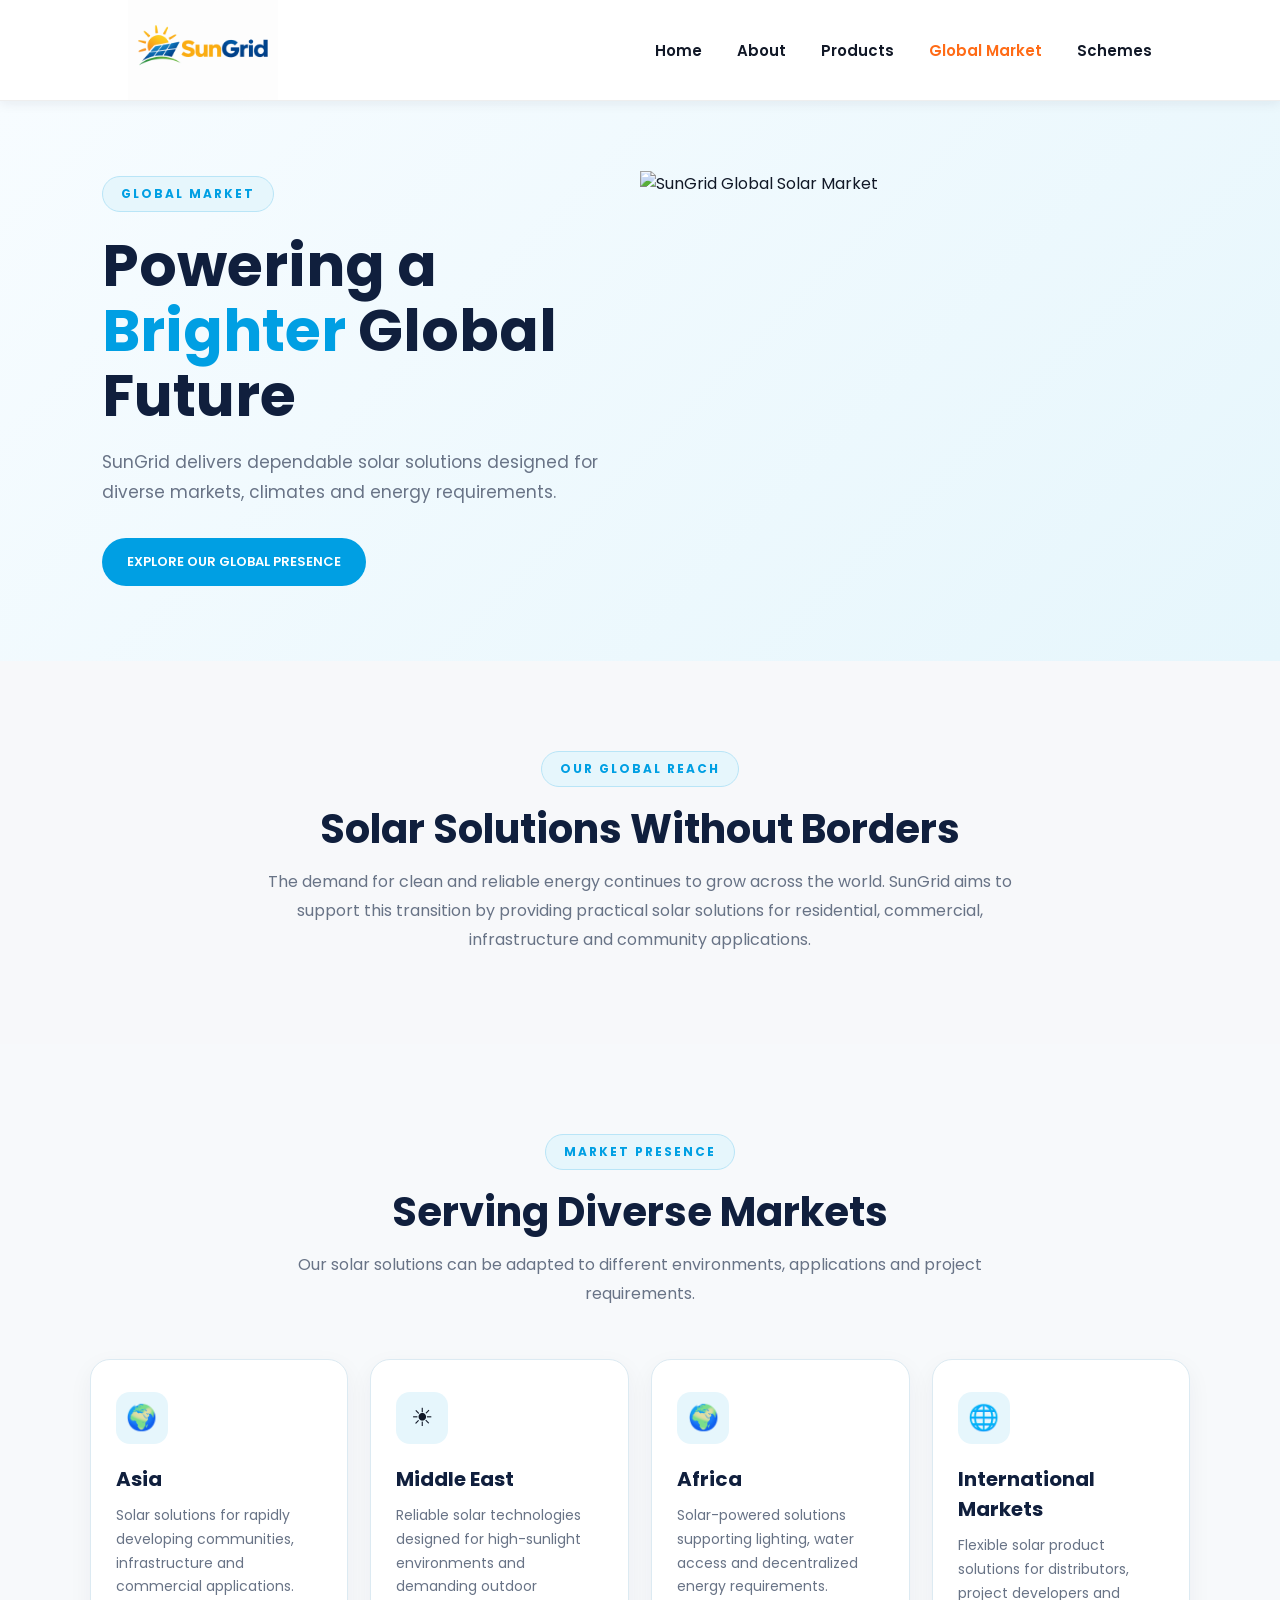
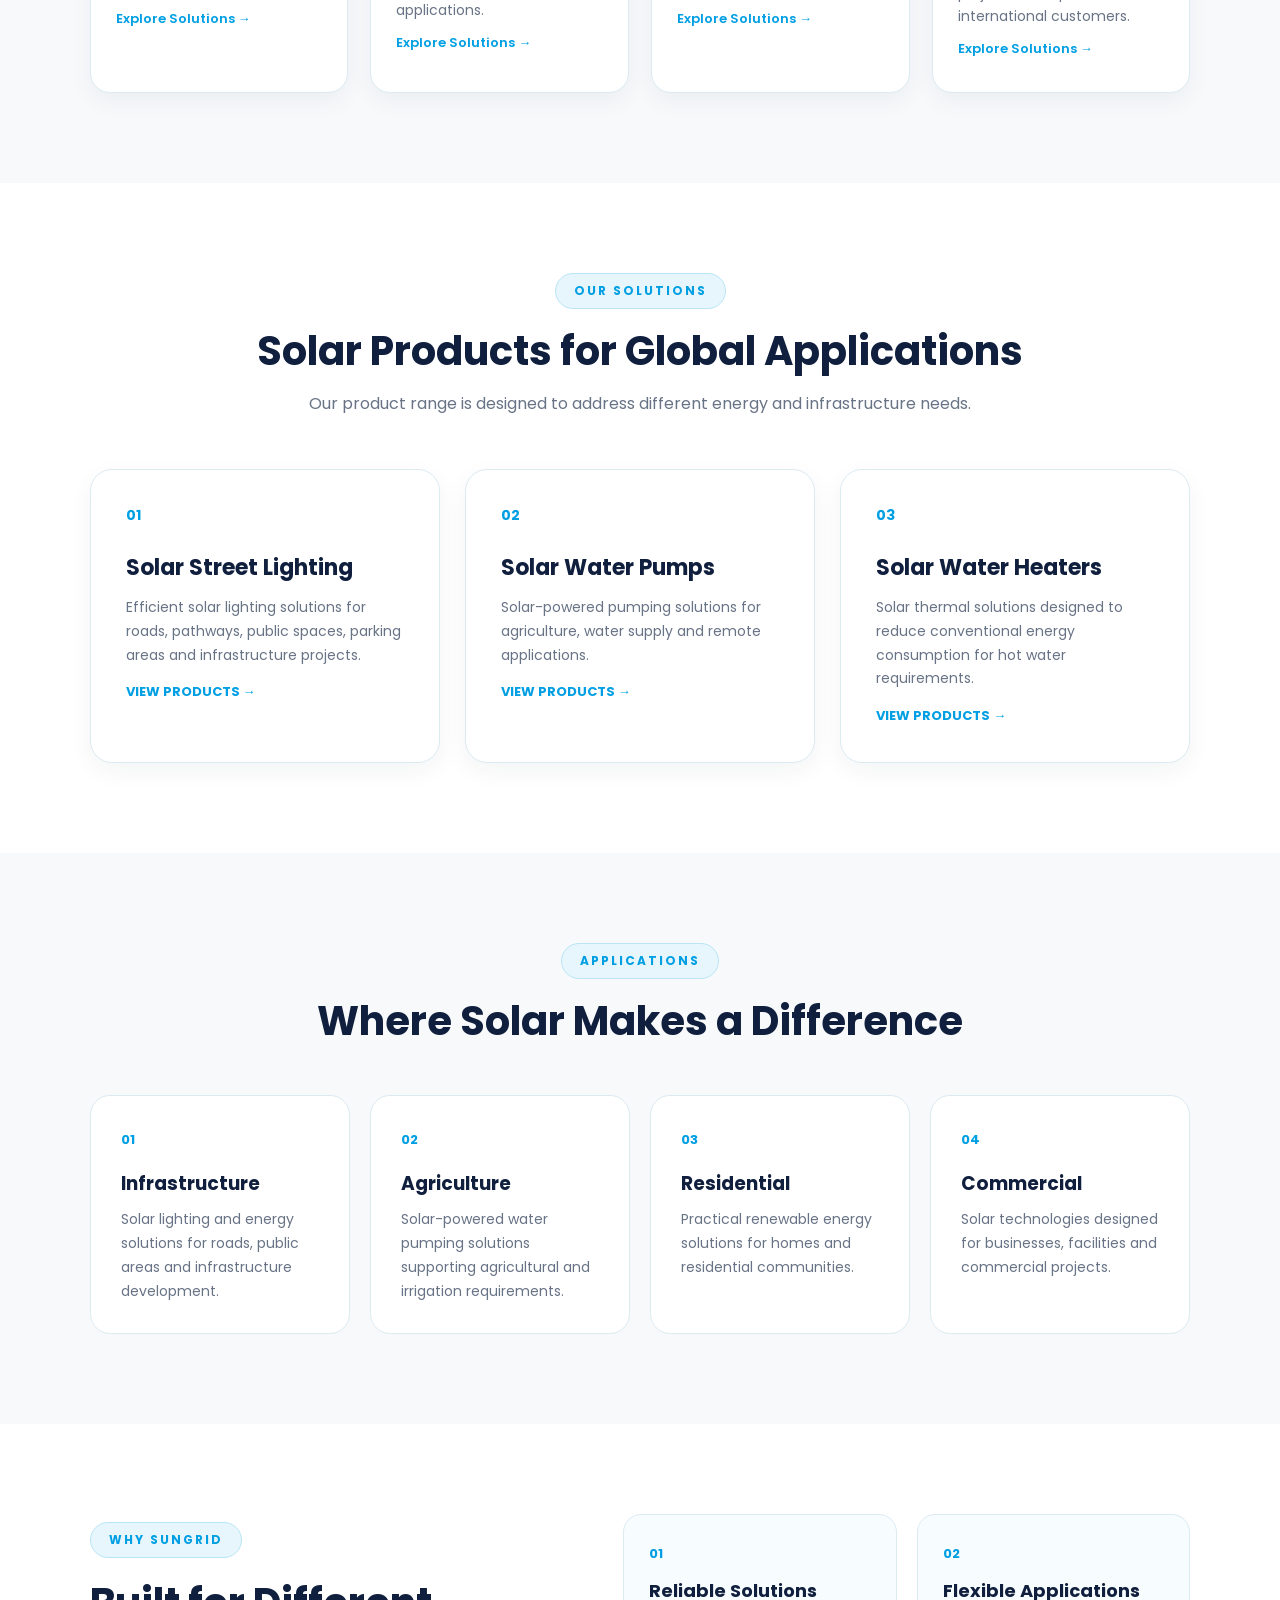
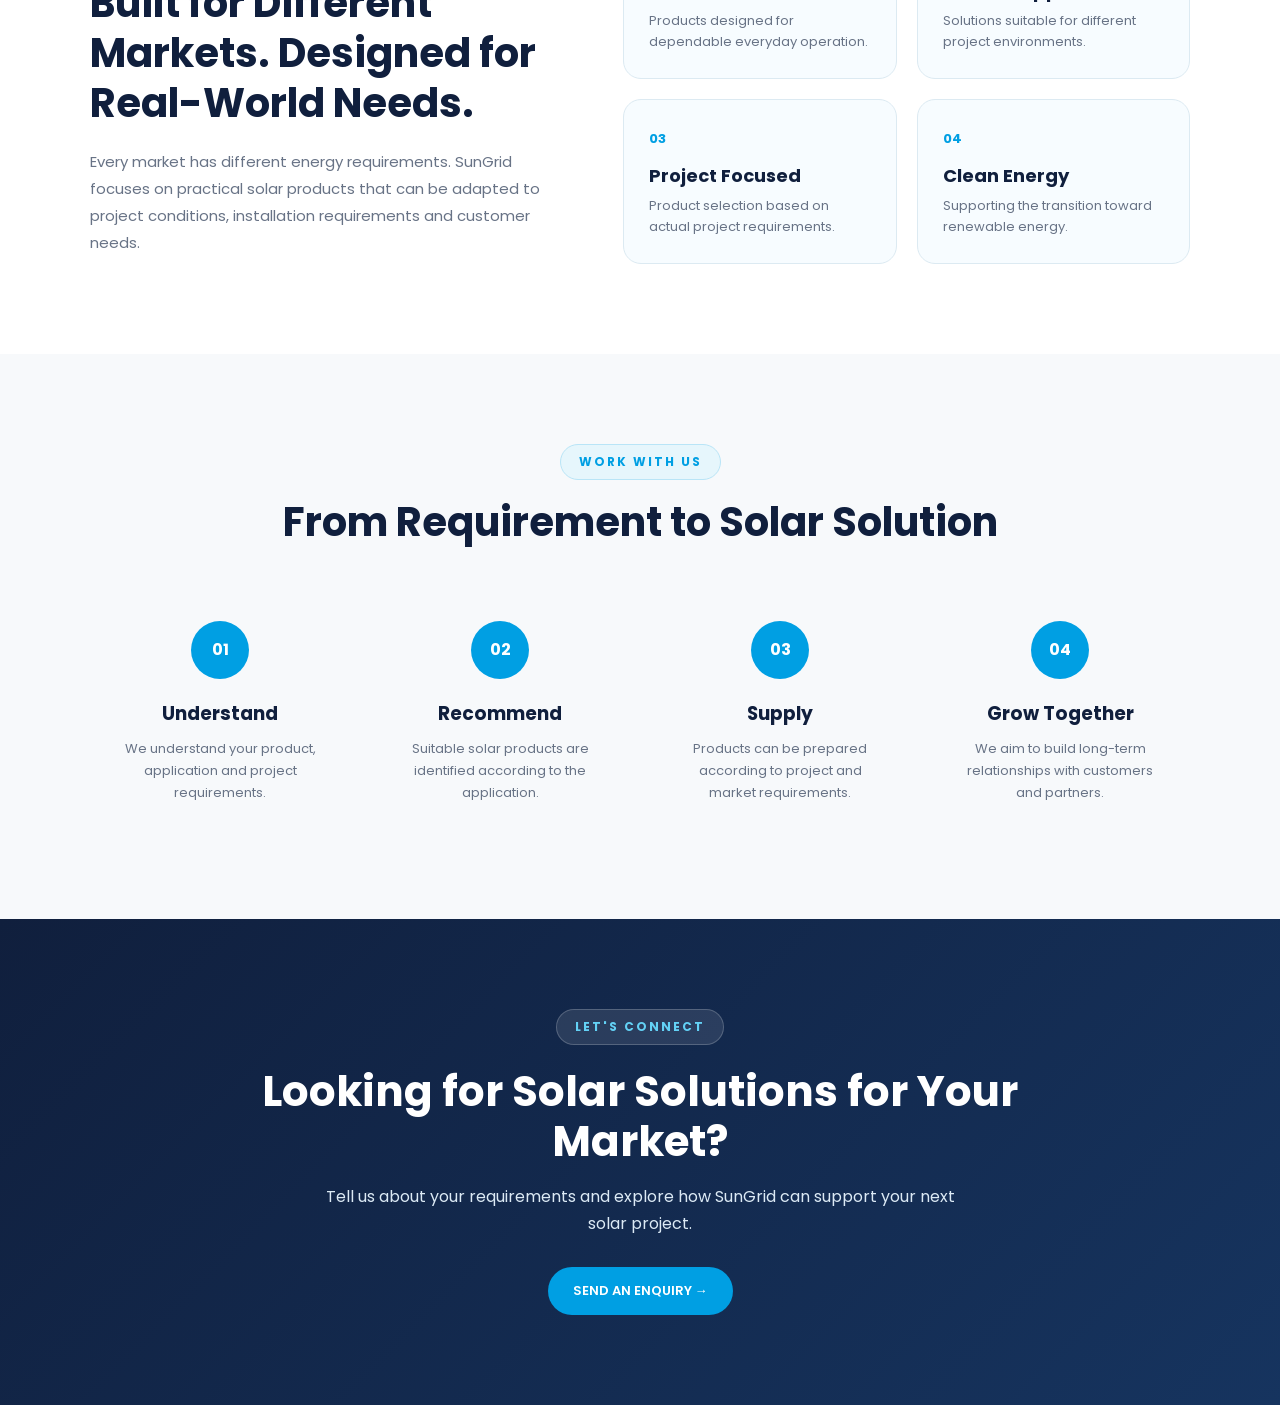
==== global-market.html @ 9735a3fe "Initial website" ====
<!DOCTYPE html>
<html lang="en">

<head>

    <meta charset="UTF-8">

    <meta
        name="viewport"
        content="width=device-width, initial-scale=1.0"
    >

    <title>Global Market | SunGrid</title>

    <link
        href="https://fonts.googleapis.com/css2?family=Poppins:wght@400;500;600;700;800&display=swap"
        rel="stylesheet"
    >

    <link rel="stylesheet" href="./style.css">

</head>


<body>


<!-- =================================================
     NAVBAR
================================================= -->

<header class="top-section">

    <nav class="navbar">

        <a href="./test.html" class="logo">
            <img
                src="./images/logo.png"
                alt="SunGrid Logo"
            >
        </a>


        <ul>

            <li>
                <a href="./test.html">
                    Home
                </a>
            </li>

            <li>
                <a href="./about.html">
                    About
                </a>
            </li>

            <li>
                <a href="./product.html">
                    Products
                </a>
            </li>

            <li>
                <a href="./global-market.html" class="active">
                    Global Market
                </a>
            </li>

            <li>
                <a href="./schemes.html">
                    Schemes
                </a>
            </li>

        </ul>

    </nav>

</header>



<!-- =================================================
     GLOBAL MARKET HERO
================================================= -->

<section class="global-hero">

    <div class="global-hero-content">

        <span class="global-label">
            GLOBAL MARKET
        </span>

        <h1>
            Powering a
            <span>Brighter</span>
            Global Future
        </h1>

        <p>
            SunGrid delivers dependable solar solutions
            designed for diverse markets, climates and
            energy requirements.
        </p>

        <a
            href="#global-presence"
            class="global-primary-btn"
        >
            EXPLORE OUR GLOBAL PRESENCE
        </a>

    </div>

    <div class="global-hero-image">

        <img
            src="https://tse4.mm.bing.net/th/id/OIP.rKptAoqxcstKVk_4BEtfAQHaFj?r=0&rs=1&pid=ImgDetMain&o=7&rm=3"
            alt="SunGrid Global Solar Market"
        >

    </div>

</section>



<!-- =================================================
     INTRODUCTION
================================================= -->

<section class="global-intro">

    <span class="section-label">
        OUR GLOBAL REACH
    </span>

    <h2>
        Solar Solutions Without Borders
    </h2>

    <p>
        The demand for clean and reliable energy continues
        to grow across the world. SunGrid aims to support
        this transition by providing practical solar
        solutions for residential, commercial,
        infrastructure and community applications.
    </p>

</section>



<!-- =================================================
     GLOBAL PRESENCE
================================================= -->

<section
    class="global-presence"
    id="global-presence"
>

    <div class="global-section-heading">

        <span class="section-label">
            MARKET PRESENCE
        </span>

        <h2>
            Serving Diverse Markets
        </h2>

        <p>
            Our solar solutions can be adapted to different
            environments, applications and project
            requirements.
        </p>

    </div>


    <div class="region-grid">


        <!-- REGION 1 -->

        <div class="region-card">

            <div class="region-icon">
                🌍
            </div>

            <h3>
                Asia
            </h3>

            <p>
                Solar solutions for rapidly developing
                communities, infrastructure and
                commercial applications.
            </p>

            <span class="region-link">
                Explore Solutions →
            </span>

        </div>



        <!-- REGION 2 -->

        <div class="region-card">

            <div class="region-icon">
                ☀
            </div>

            <h3>
                Middle East
            </h3>

            <p>
                Reliable solar technologies designed for
                high-sunlight environments and demanding
                outdoor applications.
            </p>

            <span class="region-link">
                Explore Solutions →
            </span>

        </div>



        <!-- REGION 3 -->

        <div class="region-card">

            <div class="region-icon">
                🌍
            </div>

            <h3>
                Africa
            </h3>

            <p>
                Solar-powered solutions supporting
                lighting, water access and decentralized
                energy requirements.
            </p>

            <span class="region-link">
                Explore Solutions →
            </span>

        </div>



        <!-- REGION 4 -->

        <div class="region-card">

            <div class="region-icon">
                🌐
            </div>

            <h3>
                International Markets
            </h3>

            <p>
                Flexible solar product solutions for
                distributors, project developers and
                international customers.
            </p>

            <span class="region-link">
                Explore Solutions →
            </span>

        </div>

    </div>

</section>



<!-- =================================================
     PRODUCT CATEGORIES
================================================= -->

<section class="global-products">

    <div class="global-section-heading">

        <span class="section-label">
            OUR SOLUTIONS
        </span>

        <h2>
            Solar Products for Global Applications
        </h2>

        <p>
            Our product range is designed to address
            different energy and infrastructure needs.
        </p>

    </div>


    <div class="global-product-grid">


        <div class="global-product-card">

            <div class="global-product-number">
                01
            </div>

            <h3>
                Solar Street Lighting
            </h3>

            <p>
                Efficient solar lighting solutions for
                roads, pathways, public spaces, parking
                areas and infrastructure projects.
            </p>

            <a href="./solar-street-light.html">
                VIEW PRODUCTS →
            </a>

        </div>



        <div class="global-product-card">

            <div class="global-product-number">
                02
            </div>

            <h3>
                Solar Water Pumps
            </h3>

            <p>
                Solar-powered pumping solutions for
                agriculture, water supply and remote
                applications.
            </p>

            <a href="./solar-water-pumps.html">
                VIEW PRODUCTS →
            </a>

        </div>



        <div class="global-product-card">

            <div class="global-product-number">
                03
            </div>

            <h3>
                Solar Water Heaters
            </h3>

            <p>
                Solar thermal solutions designed to reduce
                conventional energy consumption for hot
                water requirements.
            </p>

            <a href="./solar-water-heater.html">
                VIEW PRODUCTS →
            </a>

        </div>

    </div>

</section>



<!-- =================================================
     APPLICATIONS
================================================= -->

<section class="global-applications">

    <div class="global-section-heading">

        <span class="section-label">
            APPLICATIONS
        </span>

        <h2>
            Where Solar Makes a Difference
        </h2>

    </div>


    <div class="application-grid">


        <div class="application-card">

            <span>01</span>

            <h3>
                Infrastructure
            </h3>

            <p>
                Solar lighting and energy solutions for
                roads, public areas and infrastructure
                development.
            </p>

        </div>



        <div class="application-card">

            <span>02</span>

            <h3>
                Agriculture
            </h3>

            <p>
                Solar-powered water pumping solutions
                supporting agricultural and irrigation
                requirements.
            </p>

        </div>



        <div class="application-card">

            <span>03</span>

            <h3>
                Residential
            </h3>

            <p>
                Practical renewable energy solutions for
                homes and residential communities.
            </p>

        </div>



        <div class="application-card">

            <span>04</span>

            <h3>
                Commercial
            </h3>

            <p>
                Solar technologies designed for
                businesses, facilities and commercial
                projects.
            </p>

        </div>

    </div>

</section>



<!-- =================================================
     WHY SUNGRID
================================================= -->

<section class="global-why">

    <div class="global-why-content">

        <span class="section-label">
            WHY SUNGRID
        </span>

        <h2>
            Built for Different Markets.
            Designed for Real-World Needs.
        </h2>

        <p>
            Every market has different energy requirements.
            SunGrid focuses on practical solar products
            that can be adapted to project conditions,
            installation requirements and customer needs.
        </p>

    </div>


    <div class="why-grid">

        <div class="why-item">

            <strong>
                01
            </strong>

            <h3>
                Reliable Solutions
            </h3>

            <p>
                Products designed for dependable
                everyday operation.
            </p>

        </div>


        <div class="why-item">

            <strong>
                02
            </strong>

            <h3>
                Flexible Applications
            </h3>

            <p>
                Solutions suitable for different
                project environments.
            </p>

        </div>


        <div class="why-item">

            <strong>
                03
            </strong>

            <h3>
                Project Focused
            </h3>

            <p>
                Product selection based on actual
                project requirements.
            </p>

        </div>


        <div class="why-item">

            <strong>
                04
            </strong>

            <h3>
                Clean Energy
            </h3>

            <p>
                Supporting the transition toward
                renewable energy.
            </p>

        </div>

    </div>

</section>



<!-- =================================================
     GLOBAL PROJECT PROCESS
================================================= -->

<section class="global-process">

    <div class="global-section-heading">

        <span class="section-label">
            WORK WITH US
        </span>

        <h2>
            From Requirement to Solar Solution
        </h2>

    </div>


    <div class="process-grid">

        <div class="process-item">

            <div class="process-number">
                01
            </div>

            <h3>
                Understand
            </h3>

            <p>
                We understand your product,
                application and project requirements.
            </p>

        </div>


        <div class="process-item">

            <div class="process-number">
                02
            </div>

            <h3>
                Recommend
            </h3>

            <p>
                Suitable solar products are identified
                according to the application.
            </p>

        </div>


        <div class="process-item">

            <div class="process-number">
                03
            </div>

            <h3>
                Supply
            </h3>

            <p>
                Products can be prepared according
                to project and market requirements.
            </p>

        </div>


        <div class="process-item">

            <div class="process-number">
                04
            </div>

            <h3>
                Grow Together
            </h3>

            <p>
                We aim to build long-term relationships
                with customers and partners.
            </p>

        </div>

    </div>

</section>



<!-- =================================================
     CTA
================================================= -->

<section class="global-cta">

    <span class="section-label">
        LET'S CONNECT
    </span>

    <h2>
        Looking for Solar Solutions
        for Your Market?
    </h2>

    <p>
        Tell us about your requirements and
        explore how SunGrid can support your
        next solar project.
    </p>

    <a
        href="mailto:yourmail@example.com"
        class="global-cta-btn"
    >
        SEND AN ENQUIRY →
    </a>

</section>



</body>

</html>
---- style.css ----
/* ==================================================
   RESET
================================================== */

* {
    margin: 0;
    padding: 0;
    box-sizing: border-box;
}

html {
    scroll-behavior: smooth;
}

body {
    width: 100%;
    font-family: "Poppins", sans-serif;
    color: #101528;
    background-color: #ffffff;
}


/* ==================================================
   NAVBAR
================================================== */

.top-section {
    width: 100%;
    background-color: #ffffff;
    position: relative;
    z-index: 10;
    box-shadow: 0 2px 12px rgba(20, 30, 50, 0.08);
}

.navbar {
    width: 100%;
    min-height: 80px;
    padding: 0 6%;

    display: flex;
    align-items: center;
    justify-content: space-between;
}

.logo {
    display: flex;
    align-items: center;
    text-decoration: none;
}

.logo img {
    width: 105px;
    height: auto;
    display: block;
}

.navbar ul {
    display: flex;
    align-items: center;
    gap: 35px;
    list-style: none;
}

.navbar ul li a {
    color: #101528;
    text-decoration: none;
    font-size: 0.9rem;
    font-weight: 600;
    transition: color 0.3s ease;
}

.navbar ul li a:hover {
    color: #ff6b22;
}


/* ==================================================
   HERO WITH YOUTUBE VIDEO
================================================== */

.hero {
    width: 100%;
    min-height: 650px;

    position: relative;
    overflow: hidden;

    display: flex;
    align-items: center;

    padding: 80px 8%;
}


/* VIDEO BACKGROUND */

.youtube-background {
    position: absolute;

    top: 0;
    left: 0;

    width: 100%;
    height: 100%;

    overflow: hidden;

    z-index: 0;

    background: #101f3d;
}


/* YOUTUBE IFRAME */

.youtube-background iframe {
    position: absolute;

    top: 50%;
    left: 50%;

    width: 100vw;
    height: 56.25vw;

    min-width: 177.78vh;
    min-height: 100vh;

    transform: translate(-50%, -50%);

    border: none;

    pointer-events: none;
}


/* DARK OVERLAY */

.hero-overlay {
    position: absolute;

    top: 0;
    left: 0;

    width: 100%;
    height: 100%;

    background: rgba(0, 20, 35, 0.48);

    z-index: 1;
}


/* HERO CONTENT */

.hero-content {
    position: relative;

    z-index: 2;

    max-width: 700px;
}

.hero-content h1 {
    color: #ffffff;

    font-size: 4rem;
    line-height: 1.15;
    font-weight: 700;

    margin-bottom: 25px;
}

.hero-content p {
    max-width: 650px;

    color: #ffffff;

    font-size: 1.05rem;
    line-height: 1.8;

    margin-bottom: 35px;
}


/* HERO BUTTON */

.btn {
    display: inline-block;

    padding: 14px 32px;

    background-color: #ff6b22;
    color: #ffffff;

    text-decoration: none;

    border-radius: 30px;

    font-size: 0.95rem;
    font-weight: 600;

    transition: all 0.3s ease;
}

.btn:hover {
    background-color: #e85a15;
    transform: translateY(-3px);
}


/* ==================================================
   ABOUT SUNGRID
================================================== */

.home-about {
    width: 100%;
    padding: 100px 6%;
    background-color: #f7f9fb;
}

.home-about-container {
    width: 100%;
    max-width: 1400px;
    margin: 0 auto;

    display: grid;
    grid-template-columns: 1.1fr 1fr;

    gap: 70px;
    align-items: center;
}

.home-about-image {
    width: 100%;
    height: 600px;

    overflow: hidden;
    border-radius: 35px;

    box-shadow:
        0 20px 50px rgba(20, 30, 50, 0.15);
}

.home-about-image img {
    width: 100%;
    height: 100%;

    display: block;

    object-fit: cover;
    object-position: center;

    transition: transform 0.5s ease;
}

.home-about-image:hover img {
    transform: scale(1.03);
}

.home-about-content {
    width: 100%;
    padding: 10px 0;
}

.home-about-label {
    display: inline-block;

    padding: 10px 20px;
    margin-bottom: 25px;

    background-color: #eef7fc;
    border: 1px solid #d8eaf5;
    border-radius: 30px;

    color: #009fe3;

    font-size: 0.8rem;
    font-weight: 700;

    letter-spacing: 4px;
}

.home-about-content h2 {
    color: #101528;

    font-size: 3.2rem;
    line-height: 1.2;

    font-weight: 600;

    margin-bottom: 25px;
}

.home-about-content h2 span {
    color: #009fe3;
    font-style: italic;
}

.home-about-content > p {
    max-width: 650px;

    color: #687386;

    font-size: 1rem;
    line-height: 1.9;

    margin-bottom: 20px;
}

.home-about-highlight {
    width: 100%;

    margin-top: 25px;
    padding: 25px 28px;

    background-color: #e6f6fc;

    border: 1px solid #b9e5f7;
    border-left: 5px solid #009fe3;

    border-radius: 15px;
}

.home-about-highlight strong {
    display: block;

    color: #101f3d;

    font-size: 1.05rem;

    margin-bottom: 8px;
}

.home-about-highlight p {
    margin: 0;

    color: #101f3d;

    font-size: 0.9rem;
    line-height: 1.7;
}

.home-about-btn {
    display: inline-block;

    margin-top: 25px;
    padding: 13px 30px;

    background-color: #ff6b22;
    color: #ffffff;

    text-decoration: none;
    border-radius: 30px;

    font-size: 0.9rem;
    font-weight: 600;

    transition: all 0.3s ease;
}

.home-about-btn:hover {
    background-color: #e85a15;
    transform: translateY(-3px);
}


/* ==================================================
   OUR SOLAR SOLUTIONS
================================================== */

.collection-section {
    width: 100%;
    padding: 100px 6%;
    background-color: #ffffff;
}

.collection-heading {
    text-align: center;
    margin-bottom: 50px;
}

.collection-heading h2 {
    color: #101528;
    font-size: 2.8rem;
    margin-bottom: 12px;
}

.collection-heading p {
    color: #687386;
    font-size: 1rem;
}

.collection-wrapper {
    width: 100%;

    position: relative;

    display: flex;
    align-items: center;
}

.collection-slider {
    width: 100%;

    display: flex;
    gap: 35px;

    overflow-x: auto;

    scroll-behavior: smooth;

    scrollbar-width: none;

    padding: 10px 5px 25px;
}

.collection-slider::-webkit-scrollbar {
    display: none;
}

.collection-card {
    flex: 0 0 300px;

    background-color: #ffffff;

    border: 1px solid #edf0f3;

    border-radius: 25px;

    overflow: hidden;

    box-shadow:
        0 10px 30px rgba(20, 30, 50, 0.07);

    transition:
        transform 0.3s ease,
        box-shadow 0.3s ease;
}

.collection-card:hover {
    transform: translateY(-8px);

    box-shadow:
        0 20px 40px rgba(20, 30, 50, 0.12);
}

.collection-card img {
    width: 100%;
    height: 220px;

    display: block;

    object-fit: cover;
}

.collection-card-content {
    padding: 25px;
}

.collection-card-content h3 {
    color: #101528;

    font-size: 1.25rem;

    margin-bottom: 10px;
}

.collection-card-content p {
    color: #687386;

    font-size: 0.88rem;
    line-height: 1.7;
}

.collection-arrow {
    width: 45px;
    height: 45px;

    flex-shrink: 0;

    border: none;
    border-radius: 50%;

    background-color: #101f3d;
    color: #ffffff;

    font-size: 20px;

    cursor: pointer;

    display: flex;
    align-items: center;
    justify-content: center;

    z-index: 2;

    transition: all 0.3s ease;
}

.collection-arrow:hover {
    background-color: #ff6b22;
    transform: scale(1.05);
}

.collection-arrow.left {
    margin-right: 15px;
}

.collection-arrow.right {
    margin-left: 15px;
}


/* ==================================================
   GLOBAL MARKET
================================================== */

.global-market-section {
    width: 100%;
    padding: 100px 6%;
    background: #f7f9fb;
}

.market-container {
    max-width: 1400px;
    margin: 0 auto;
}

.market-heading {
    text-align: center;

    max-width: 750px;

    margin: 0 auto 55px;
}

.market-heading span,
.schemes-heading span {
    display: inline-block;

    color: #009fe3;

    font-size: 0.78rem;

    font-weight: 700;

    letter-spacing: 4px;

    margin-bottom: 15px;
}

.market-heading h2,
.schemes-heading h2 {
    color: #101528;

    font-size: 2.8rem;

    line-height: 1.2;

    margin-bottom: 15px;
}

.market-heading h2 strong,
.schemes-heading h2 strong {
    color: #009fe3;
}

.market-heading p,
.schemes-heading p {
    color: #687386;

    font-size: 1rem;

    line-height: 1.8;
}

.market-content {
    display: grid;

    grid-template-columns: 1.05fr 1fr;

    gap: 70px;

    align-items: center;
}

.market-image {
    position: relative;

    height: 480px;

    overflow: hidden;

    border-radius: 30px;

    box-shadow:
        0 20px 50px rgba(20, 30, 50, 0.14);
}

.market-image img {
    width: 100%;
    height: 100%;

    object-fit: cover;

    transition: transform 0.6s ease;
}

.market-image:hover img {
    transform: scale(1.06);
}

.market-image-badge {
    position: absolute;

    left: 25px;
    bottom: 25px;

    display: flex;

    align-items: center;

    gap: 14px;

    padding: 16px 20px;

    background: rgba(255, 255, 255, 0.94);

    backdrop-filter: blur(10px);

    border-radius: 16px;

    box-shadow:
        0 10px 30px rgba(0, 0, 0, 0.12);
}

.market-image-badge > span {
    width: 45px;
    height: 45px;

    display: flex;

    align-items: center;
    justify-content: center;

    background: #fff2e9;

    color: #ff6b22;

    border-radius: 50%;

    font-size: 22px;
}

.market-image-badge strong {
    display: block;

    color: #101528;

    font-size: 0.9rem;
}

.market-image-badge small {
    color: #687386;

    font-size: 0.72rem;
}

.market-features {
    display: flex;

    flex-direction: column;

    gap: 22px;
}

.market-feature {
    display: flex;

    align-items: flex-start;

    gap: 18px;

    padding: 22px;

    background: #ffffff;

    border: 1px solid #edf0f3;

    border-radius: 18px;

    transition: all 0.3s ease;
}

.market-feature:hover {
    transform: translateX(8px);

    border-color: #b9e5f7;

    box-shadow:
        0 12px 30px rgba(20, 30, 50, 0.08);
}

.market-icon {
    min-width: 52px;

    height: 52px;

    display: flex;

    align-items: center;

    justify-content: center;

    background: #e6f6fc;

    border-radius: 14px;

    font-size: 23px;
}

.market-feature h3 {
    color: #101528;

    font-size: 1.1rem;

    margin-bottom: 6px;
}

.market-feature p {
    color: #687386;

    font-size: 0.85rem;

    line-height: 1.7;
}

.market-btn {
    display: inline-flex;

    align-items: center;

    justify-content: center;

    gap: 12px;

    width: fit-content;

    margin-top: 8px;

    padding: 14px 25px;

    background: #ff6b22;

    color: #ffffff;

    text-decoration: none;

    border-radius: 30px;

    font-size: 0.9rem;

    font-weight: 600;

    transition: all 0.3s ease;
}

.market-btn span {
    font-size: 18px;

    transition: transform 0.3s ease;
}

.market-btn:hover {
    background: #e85a15;

    transform: translateY(-3px);
}

.market-btn:hover span {
    transform: translateX(5px);
}


/* ==================================================
   SOLAR SCHEMES
================================================== */

.schemes-section {
    width: 100%;

    padding: 100px 6%;

    background: #ffffff;
}

.schemes-container {
    max-width: 1400px;

    margin: 0 auto;
}

.schemes-heading {
    text-align: center;

    max-width: 750px;

    margin: 0 auto 55px;
}

.scheme-cards {
    display: grid;

    grid-template-columns:
        repeat(3, 1fr);

    gap: 30px;
}

.scheme-card {
    overflow: hidden;

    background: #ffffff;

    border: 1px solid #edf0f3;

    border-radius: 25px;

    box-shadow:
        0 10px 30px rgba(20, 30, 50, 0.07);

    transition: all 0.35s ease;
}

.scheme-card:hover {
    transform: translateY(-10px);

    box-shadow:
        0 20px 45px rgba(20, 30, 50, 0.13);
}

.scheme-card-image {
    position: relative;

    height: 230px;

    overflow: hidden;
}

.scheme-card-image img {
    width: 100%;
    height: 100%;

    object-fit: cover;

    transition: transform 0.5s ease;
}

.scheme-card:hover .scheme-card-image img {
    transform: scale(1.08);
}

.scheme-number {
    position: absolute;

    top: 18px;
    right: 18px;

    width: 42px;
    height: 42px;

    display: flex;

    align-items: center;
    justify-content: center;

    background: #ffffff;

    color: #101f3d;

    border-radius: 50%;

    font-size: 0.8rem;

    font-weight: 700;

    box-shadow:
        0 5px 20px rgba(0, 0, 0, 0.15);
}

.scheme-card-content {
    padding: 27px;
}

.scheme-card-content > span {
    color: #009fe3;

    font-size: 0.7rem;

    font-weight: 700;

    letter-spacing: 2px;
}

.scheme-card-content h3 {
    color: #101528;

    font-size: 1.3rem;

    margin: 8px 0 10px;
}

.scheme-card-content p {
    color: #687386;

    font-size: 0.88rem;

    line-height: 1.75;

    margin-bottom: 18px;
}

.scheme-card-content a {
    display: inline-flex;

    align-items: center;

    gap: 8px;

    color: #ff6b22;

    text-decoration: none;

    font-size: 0.85rem;

    font-weight: 600;

    transition: all 0.3s ease;
}

.scheme-card-content a span {
    transition: transform 0.3s ease;
}

.scheme-card-content a:hover {
    color: #e85a15;
}

.scheme-card-content a:hover span {
    transform: translateX(5px);
}
```css
/* ==================================================
   HOW SOLAR WORKS
================================================== */

.solar-works-section {
    width: 100%;
    padding: 100px 6%;
    background-color: #f7f9fb;
}

.solar-works-heading {
    max-width: 750px;
    margin: 0 auto 65px;
    text-align: center;
}

.solar-works-heading > span {
    display: inline-block;
    color: #009fe3;
    font-size: 0.78rem;
    font-weight: 700;
    letter-spacing: 4px;
    margin-bottom: 15px;
}

.solar-works-heading h2 {
    color: #101528;
    font-size: 2.8rem;
    line-height: 1.2;
    margin-bottom: 15px;
}

.solar-works-heading h2 strong {
    color: #009fe3;
}

.solar-works-heading p {
    color: #687386;
    font-size: 1rem;
    line-height: 1.8;
}


/* SOLAR STEPS */

.solar-works-container {
    width: 100%;
    max-width: 1400px;
    margin: 0 auto;

    display: flex;
    align-items: center;
    justify-content: center;
    gap: 15px;
}

.solar-step {
    position: relative;
    width: 250px;
    min-height: 290px;

    padding: 35px 25px;

    background-color: #ffffff;
    border: 1px solid #edf0f3;
    border-radius: 22px;

    text-align: center;

    box-shadow: 0 10px 30px rgba(20, 30, 50, 0.07);

    transition:
        transform 0.35s ease,
        box-shadow 0.35s ease,
        border-color 0.35s ease;
}

.solar-step:hover {
    transform: translateY(-10px);
    border-color: #b9e5f7;
    box-shadow: 0 20px 45px rgba(20, 30, 50, 0.12);
}


/* STEP ICON */

.solar-step-icon {
    width: 75px;
    height: 75px;

    margin: 0 auto 20px;

    display: flex;
    align-items: center;
    justify-content: center;

    background-color: #e6f6fc;
    border-radius: 50%;

    font-size: 32px;

    box-shadow: 0 8px 20px rgba(0, 159, 227, 0.10);
}


/* DIFFERENT ICON BACKGROUNDS */

.solar-step:nth-child(3) .solar-step-icon {
    background-color: #fff8e9;
}

.solar-step:nth-child(5) .solar-step-icon {
    background-color: #fff0e8;
}

.solar-step:nth-child(7) .solar-step-icon {
    background-color: #eaf7ee;
}


/* STEP NUMBER */

.solar-step-number {
    color: #009fe3;
    font-size: 0.72rem;
    font-weight: 700;
    letter-spacing: 2px;
    margin-bottom: 8px;
}


/* STEP TITLE */

.solar-step h3 {
    color: #101528;
    font-size: 1.3rem;
    font-weight: 600;
    margin-bottom: 10px;
}


/* STEP DESCRIPTION */

.solar-step p {
    color: #687386;
    font-size: 0.86rem;
    line-height: 1.7;
}


/* ARROWS */

.solar-step-arrow {
    flex-shrink: 0;

    width: 45px;
    height: 45px;

    display: flex;
    align-items: center;
    justify-content: center;

    background-color: #ffffff;
    color: #009fe3;

    border: 1px solid #d8eaf5;
    border-radius: 50%;

    font-size: 22px;
    font-weight: 600;

    box-shadow: 0 5px 15px rgba(20, 30, 50, 0.06);
}


/* ==================================================
   TABLET
================================================== */

@media (max-width: 1000px) {

    .solar-works-section {
        padding: 80px 5%;
    }

    .solar-works-heading {
        margin-bottom: 50px;
    }

    .solar-works-heading h2 {
        font-size: 2.4rem;
    }

    .solar-works-container {
        display: grid;
        grid-template-columns: repeat(2, 1fr);
        gap: 25px;
    }

    .solar-step {
        width: 100%;
    }

    .solar-step-arrow {
        display: none;
    }
}


/* ==================================================
   MOBILE
================================================== */

@media (max-width: 700px) {

    .solar-works-section {
        padding: 60px 20px 70px;
    }

    .solar-works-heading {
        margin-bottom: 35px;
    }

    .solar-works-heading > span {
        font-size: 0.7rem;
        letter-spacing: 3px;
    }

    .solar-works-heading h2 {
        font-size: 2.1rem;
    }

    .solar-works-heading p {
        font-size: 0.9rem;
        line-height: 1.7;
    }

    .solar-works-container {
        grid-template-columns: 1fr;
        gap: 20px;
    }

    .solar-step {
        min-height: auto;
        padding: 30px 25px;
    }

    .solar-step-icon {
        width: 65px;
        height: 65px;
        font-size: 28px;
    }

    .solar-step h3 {
        font-size: 1.2rem;
    }

    .solar-step p {
        font-size: 0.85rem;
    }
}

/* ==================================================
   TESTIMONIALS
================================================== */

.testimonial-section {
    width: 100%;

    padding: 80px 6%;

    background:
        linear-gradient(
            110deg,
            #f5f9fc,
            #e2f2ff
        );

    overflow: hidden;
}

.testimonial-heading {
    text-align: center;

    max-width: 750px;

    margin: 0 auto 45px;
}

.testimonial-heading h2 {
    color: #ff6500;

    font-size: 2.8rem;

    font-weight: 700;

    line-height: 1.2;

    margin-bottom: 12px;
}

.testimonial-heading p {
    color: #52677a;

    font-size: 1rem;

    line-height: 1.7;
}

.testimonial-container {
    width: 100%;

    display: flex;

    gap: 25px;

    overflow-x: auto;

    padding: 10px 5px 25px;

    scroll-snap-type: x mandatory;

    scrollbar-width: none;
}

.testimonial-container::-webkit-scrollbar {
    display: none;
}

.testimonial-card {
    flex: 0 0 300px;

    min-height: 225px;

    padding: 28px 25px;

    background: #ffffff;

    border: 1px solid #edf0f3;

    border-radius: 20px;

    text-align: center;

    box-shadow:
        0 5px 20px rgba(0, 0, 0, 0.08);

    scroll-snap-align: center;

    display: flex;

    flex-direction: column;

    align-items: center;

    justify-content: center;

    transition:
        transform 0.3s ease,
        box-shadow 0.3s ease;
}

.testimonial-card:hover {
    transform: translateY(-6px);

    box-shadow:
        0 10px 28px rgba(0, 0, 0, 0.12);
}

.stars {
    color: #f5b91c;

    font-size: 25px;

    letter-spacing: 3px;

    margin-bottom: 18px;
}

.testimonial-card p {
    color: #555555;

    font-size: 0.9rem;

    line-height: 1.7;

    margin-bottom: 18px;
}

.testimonial-card h3 {
    color: #123b42;

    font-size: 1rem;

    margin-bottom: 5px;
}

.testimonial-card span {
    color: #788996;

    font-size: 0.8rem;
}


/* ==================================================
   READY TO GO SOLAR
================================================== */

.solar-cta-section {
    width: 100%;

    padding: 80px 6%;

    background:
        linear-gradient(
            110deg,
            #f5f9fc,
            #e2f2ff
        );
}

.solar-cta-container {
    max-width: 1250px;

    margin: 0 auto;

    display: grid;

    grid-template-columns: 1.1fr 1fr;

    align-items: center;

    gap: 50px;
}

.solar-cta-content {
    text-align: center;
}

.solar-cta-content h2 {
    color: #ff6500;

    font-size: 2.8rem;

    font-weight: 700;

    line-height: 1.2;

    margin-bottom: 25px;
}

.solar-cta-content p {
    color: #52677a;

    font-size: 1rem;

    line-height: 1.8;

    margin-bottom: 20px;
}

.solar-cta-btn {
    display: inline-block;

    background: #ff6500;

    color: #ffffff;

    text-decoration: none;

    padding: 15px 30px;

    border-radius: 30px;

    font-size: 0.95rem;

    font-weight: 600;

    margin-top: 5px;

    transition: all 0.3s ease;
}

.solar-cta-btn:hover {
    background: #e65b00;

    transform: translateY(-3px);

    box-shadow:
        0 6px 15px rgba(255, 101, 0, 0.25);
}

.solar-cta-image {
    width: 100%;
}

.solar-cta-image img {
    width: 100%;

    height: 300px;

    object-fit: cover;

    border-radius: 20px;

    display: block;

    box-shadow:
        0 15px 40px rgba(20, 30, 50, 0.12);
}


/* ==================================================
   CONTACT / FOOTER
================================================== */

.contact-section {
    width: 100%;

    background-color: #101f3d;

    color: #ffffff;

    padding-top: 70px;
}

.contact-container {
    width: 100%;

    max-width: 1300px;

    margin: 0 auto;

    padding: 0 6% 60px;

    display: grid;

    grid-template-columns:
        1.5fr 1fr 1.2fr;

    gap: 60px;
}

.contact-logo img {
    width: 105px;

    height: auto;

    display: block;

    margin-bottom: 20px;
}

.contact-logo p {
    max-width: 400px;

    color: #c8d0dc;

    font-size: 0.9rem;

    line-height: 1.8;
}

.contact-box h3 {
    color: #ffffff;

    font-size: 1.15rem;

    margin-bottom: 20px;
}

.contact-box ul {
    list-style: none;
}

.contact-box ul li {
    margin-bottom: 12px;
}

.contact-box ul li a {
    color: #c8d0dc;

    text-decoration: none;

    font-size: 0.9rem;

    transition: color 0.3s ease;
}

.contact-box ul li a:hover {
    color: #ff6b22;
}

.contact-info p {
    color: #c8d0dc;

    font-size: 0.88rem;

    line-height: 1.7;

    margin-bottom: 15px;
}

.contact-info strong {
    color: #ffffff;
}

.copyright {
    width: 100%;

    padding: 20px 6%;

    border-top:
        1px solid rgba(255, 255, 255, 0.1);

    text-align: center;
}

.copyright p {
    color: #9da8b8;

    font-size: 0.8rem;
}


/* ==================================================
   TABLET
================================================== */

@media (max-width: 1000px) {

    .navbar {
        padding: 0 5%;
    }

    .navbar ul {
        gap: 20px;
    }

    .hero {
        min-height: 550px;

        padding: 70px 6%;
    }

    .hero-content h1 {
        font-size: 3.2rem;
    }

    .home-about {
        padding: 80px 5%;
    }

    .home-about-container {
        grid-template-columns: 1fr 1fr;

        gap: 40px;
    }

    .home-about-image {
        height: 500px;
    }

    .home-about-content h2 {
        font-size: 2.5rem;
    }

    .collection-section {
        padding: 80px 5%;
    }

    .global-market-section {
        padding: 80px 5%;
    }

    .market-content {
        grid-template-columns: 1fr;

        gap: 45px;
    }

    .market-image {
        height: 450px;
    }

    .schemes-section {
        padding: 80px 5%;
    }

    .scheme-cards {
        grid-template-columns:
            repeat(2, 1fr);
    }

    .testimonial-section {
        padding: 70px 5%;
    }

    .testimonial-heading h2 {
        font-size: 2.4rem;
    }

    .solar-cta-section {
        padding: 70px 5%;
    }

    .solar-cta-container {
        grid-template-columns: 1fr;

        gap: 35px;
    }

    .solar-cta-content h2 {
        font-size: 2.4rem;
    }

    .solar-cta-image img {
        height: auto;

        max-height: 350px;
    }

    .contact-container {
        padding: 0 5% 50px;

        gap: 35px;
    }
}


/* ==================================================
   MOBILE
================================================== */

@media (max-width: 700px) {

    .navbar {
        min-height: 70px;

        padding: 15px 20px;

        flex-direction: column;

        justify-content: center;

        gap: 15px;
    }

    .navbar ul {
        gap: 15px;

        flex-wrap: wrap;

        justify-content: center;
    }

    .navbar ul li a {
        font-size: 0.75rem;
    }

    .logo img {
        width: 90px;
    }


    /* HERO */

    .hero {
        min-height: 500px;

        padding: 60px 25px;
    }

    .youtube-background iframe {
        width: 177.78vh;

        height: 100vh;

        min-width: 100vw;

        min-height: 56.25vw;
    }

    .hero-content h1 {
        font-size: 2.4rem;
    }

    .hero-content p {
        font-size: 0.9rem;

        line-height: 1.7;
    }


    /* ABOUT */

    .home-about {
        padding: 60px 20px 70px;
    }

    .home-about-container {
        grid-template-columns: 1fr;

        gap: 40px;
    }

    .home-about-image {
        width: 100%;

        height: 400px;

        border-radius: 25px;
    }

    .home-about-content h2 {
        font-size: 2.3rem;
    }

    .home-about-label {
        font-size: 0.7rem;

        letter-spacing: 3px;
    }

    .home-about-content > p {
        font-size: 0.9rem;

        line-height: 1.8;
    }

    .home-about-highlight {
        padding: 20px;
    }


    /* COLLECTION */

    .collection-section {
        padding: 60px 20px 70px;
    }

    .collection-heading h2 {
        font-size: 2.2rem;
    }

    .collection-heading p {
        font-size: 0.9rem;
    }

    .collection-card {
        flex: 0 0 280px;
    }

    .collection-arrow {
        width: 40px;

        height: 40px;

        font-size: 17px;
    }


    /* GLOBAL MARKET */

    .global-market-section {
        padding: 60px 20px 70px;
    }

    .market-heading h2 {
        font-size: 2.2rem;
    }

    .market-heading p {
        font-size: 0.9rem;
    }

    .market-image {
        height: 360px;

        border-radius: 22px;
    }

    .market-image-badge {
        left: 15px;

        bottom: 15px;

        padding: 12px 15px;
    }

    .market-feature {
        padding: 18px;
    }

    .market-feature:hover {
        transform: translateY(-4px);
    }

    .market-btn {
        width: 100%;
    }


    /* SOLAR SCHEMES */

    .schemes-section {
        padding: 60px 20px 70px;
    }

    .schemes-heading h2 {
        font-size: 2.2rem;
    }

    .schemes-heading p {
        font-size: 0.9rem;
    }

    .scheme-cards {
        grid-template-columns: 1fr;
    }

    .scheme-card-image {
        height: 220px;
    }


    /* TESTIMONIALS */

    .testimonial-section {
        padding: 55px 20px 65px;
    }

    .testimonial-heading {
        margin-bottom: 30px;
    }

    .testimonial-heading h2 {
        font-size: 2rem;
    }

    .testimonial-heading p {
        font-size: 0.9rem;
    }

    .testimonial-container {
        gap: 18px;

        padding-bottom: 20px;
    }

    .testimonial-card {
        flex: 0 0 270px;

        min-height: 230px;

        padding: 25px 20px;
    }

    .stars {
        font-size: 22px;

        letter-spacing: 2px;

        margin-bottom: 15px;
    }

    .testimonial-card p {
        font-size: 0.85rem;

        line-height: 1.65;
    }


    /* READY TO GO SOLAR */

    .solar-cta-section {
        padding: 55px 20px 65px;
    }

    .solar-cta-container {
        grid-template-columns: 1fr;

        gap: 30px;
    }

    .solar-cta-content {
        text-align: center;
    }

    .solar-cta-content h2 {
        font-size: 2rem;

        margin-bottom: 20px;
    }

    .solar-cta-content p {
        font-size: 0.9rem;

        line-height: 1.7;

        margin-bottom: 18px;
    }

    .solar-cta-btn {
        font-size: 0.9rem;

        padding: 14px 25px;
    }

    .solar-cta-image img {
        width: 100%;

        height: auto;

        max-height: 300px;

        object-fit: cover;

        border-radius: 18px;
    }


    /* CONTACT */

    .contact-section {
        padding-top: 55px;
    }

    .contact-container {
        grid-template-columns: 1fr;

        gap: 40px;

        padding: 0 25px 45px;
    }

    .copyright {
        padding: 18px 20px;
    }

}
/* =========================================
   PRODUCTS / CATALOG PAGE
========================================= */

* {
    box-sizing: border-box;
}

body {
    margin: 0;
    font-family: "Poppins", sans-serif;
    background: #f7f8fa;
    color: #111827;
}


/* =========================================
   NAVBAR
========================================= */

.top-section {
    background: #ffffff;
    border-bottom: 1px solid #eeeeee;
}

.navbar {
    width: 92%;
    max-width: 1400px;
    margin: auto;

    min-height: 80px;

    display: flex;
    align-items: center;
    justify-content: space-between;
}

.logo img {
    width: 150px;
    display: block;
}

.navbar ul {
    display: flex;
    align-items: center;
    gap: 35px;

    list-style: none;
    margin: 0;
    padding: 0;
}

.navbar ul li a {
    color: #111827;
    text-decoration: none;

    font-size: 15px;
    font-weight: 600;

    transition: 0.3s;
}

.navbar ul li a:hover,
.navbar ul li a.active {
    color: #ff6b16;
}


/* =========================================
   CATALOG HEADER
========================================= */

.catalog-header {
    text-align: center;

    padding: 55px 20px 42px;

    background: #f8fafc;

    border-bottom: 1px solid #e5e7eb;
}

.catalog-label {
    display: inline-block;

    padding: 6px 17px;

    border-radius: 30px;

    background: #fff5eb;
    color: #ff6817;

    font-size: 14px;
    font-weight: 700;

    letter-spacing: 1px;
}

.catalog-header h1 {
    margin: 22px 0 8px;

    font-size: 48px;
    line-height: 1.15;

    font-weight: 800;

    color: #111827;
}

.catalog-header p {
    margin: 0;

    font-size: 18px;

    color: #64748b;
}


/* =========================================
   MAIN PRODUCTS SECTION
========================================= */

.products-section {
    width: 100%;

    max-width: 1800px;

    margin: 0 auto;

    padding: 60px 45px;

    display: grid;

    grid-template-columns: 280px 1fr;

    gap: 22px;

    align-items: start;
}


/* =========================================
   SIDEBAR
========================================= */

.product-sidebar {
    background: #ffffff;

    border-radius: 0 25px 25px 0;

    border: 1px solid #edf0f4;

    overflow: hidden;

    position: sticky;
    top: 20px;
}

.sidebar-title {
    display: flex;

    align-items: center;

    gap: 12px;

    padding: 25px 20px;

    border-bottom: 1px solid #edf0f4;
}

.sidebar-title h2 {
    margin: 0;

    font-size: 24px;

    font-weight: 800;
}

.sidebar-icon {
    font-size: 20px;
    color: #111827;
}

.category-group {
    padding: 25px 20px 30px;
}

.category-group h3 {
    margin: 0 0 22px;

    display: flex;

    justify-content: space-between;

    align-items: center;

    color: #f15b17;

    font-size: 17px;

    font-weight: 800;
}

.category-group h3 span {
    font-size: 27px;
    font-weight: 400;
}

.category-group a {
    display: block;

    padding: 10px 0;

    color: #63758e;

    text-decoration: none;

    font-size: 15px;

    font-weight: 500;

    transition: 0.25s;
}

.category-group a:hover {
    color: #f15b17;

    padding-left: 5px;
}


/* =========================================
   PRODUCT GRID
========================================= */

.products-grid {
    display: grid;

    grid-template-columns: repeat(3, minmax(0, 1fr));

    gap: 30px;
}

/* ==================================================
   PRODUCTS / CATALOG PAGE
   SUNGRID BLUE + WHITE THEME
================================================== */

.products-page {
    background: #f7f9fb;
}


/* =========================================
   CATALOG HEADER
========================================= */

.catalog-header {
    text-align: center;
    padding: 75px 20px 60px;

    background:
        linear-gradient(
            135deg,
            #f7fcff 0%,
            #e6f6fc 100%
        );

    border-bottom: 1px solid #d8eaf5;
}

.catalog-label {
    display: inline-block;

    padding: 8px 20px;

    border-radius: 30px;

    background: #e6f6fc;
    border: 1px solid #b9e5f7;

    color: #009fe3;

    font-size: 13px;
    font-weight: 700;

    letter-spacing: 2px;
    text-transform: uppercase;
}

.catalog-header h1 {
    margin: 20px 0 12px;

    font-size: 48px;
    line-height: 1.15;

    font-weight: 700;

    color: #101f3d;
}

.catalog-header h1 span {
    color: #009fe3;
}

.catalog-header p {
    max-width: 700px;

    margin: 0 auto;

    font-size: 17px;

    line-height: 1.7;

    color: #687386;
}


/* =========================================
   MAIN PRODUCTS SECTION
========================================= */

.products-section {
    width: 100%;
    max-width: 1400px;

    margin: 0 auto;

    padding: 70px 30px;

    display: grid;

    grid-template-columns: 270px 1fr;

    gap: 35px;

    align-items: start;
}


/* =========================================
   SIDEBAR
========================================= */

.product-sidebar {
    background: #ffffff;

    border: 1px solid #dceaf2;

    border-radius: 22px;

    overflow: hidden;

    position: sticky;
    top: 20px;

    box-shadow:
        0 10px 30px rgba(20, 30, 50, 0.06);
}

.sidebar-title {
    display: flex;

    align-items: center;

    gap: 12px;

    padding: 23px 22px;

    background: #101f3d;

    color: #ffffff;
}

.sidebar-title h2 {
    margin: 0;

    font-size: 20px;

    font-weight: 600;
}

.sidebar-icon {
    color: #63d1f5;

    font-size: 21px;
}

.category-group {
    padding: 25px 22px 28px;
}

.category-group h3 {
    margin: 0 0 18px;

    display: flex;

    justify-content: space-between;

    align-items: center;

    color: #009fe3;

    font-size: 16px;

    font-weight: 700;
}

.category-group h3 span {
    font-size: 24px;

    font-weight: 400;

    color: #009fe3;
}

.category-group a {
    display: block;

    padding: 11px 12px;

    margin-bottom: 3px;

    color: #687386;

    text-decoration: none;

    font-size: 14px;

    font-weight: 500;

    border-radius: 8px;

    transition: all 0.25s ease;
}

.category-group a:hover {
    color: #009fe3;

    background: #e6f6fc;

    padding-left: 17px;
}


/* =========================================
   PRODUCT GRID
========================================= */

.products-grid {
    display: grid;

    grid-template-columns:
        repeat(3, minmax(0, 1fr));

    gap: 28px;
}


/* =========================================
   PRODUCT CARD
========================================= */

.product-card {
    position: relative;

    background: #ffffff;

    border: 1px solid #dceaf2;

    border-radius: 25px;

    overflow: hidden;

    min-height: 460px;

    display: flex;

    flex-direction: column;

    box-shadow:
        0 8px 25px rgba(20, 30, 50, 0.06);

    transition:
        transform 0.35s ease,
        box-shadow 0.35s ease,
        border-color 0.35s ease;
}

.product-card:hover {
    transform: translateY(-8px);

    border-color: #b9e5f7;

    box-shadow:
        0 20px 45px rgba(20, 30, 50, 0.12);
}


/* =========================================
   ENQUIRY BUTTON
========================================= */

.enquiry-btn {
    position: absolute;

    top: 18px;
    left: 18px;

    z-index: 5;

    padding: 10px 17px;

    border-radius: 30px;

    background: #009fe3;

    color: #ffffff;

    text-decoration: none;

    font-size: 12px;

    font-weight: 700;

    letter-spacing: 0.5px;

    box-shadow:
        0 5px 15px rgba(0, 159, 227, 0.25);

    transition: all 0.3s ease;
}

.enquiry-btn:hover {
    background: #101f3d;

    transform: translateY(-2px);

    box-shadow:
        0 8px 20px rgba(16, 31, 61, 0.2);
}


/* =========================================
   PRODUCT IMAGE
========================================= */

.product-image {
    width: 100%;

    height: 320px;

    display: flex;

    align-items: center;

    justify-content: center;

    padding: 45px 30px 15px;

    background:
        linear-gradient(
            180deg,
            #f7fcff,
            #ffffff
        );
}

.product-image img {
    width: 100%;
    height: 100%;

    object-fit: contain;

    display: block;

    transition: transform 0.4s ease;
}

.product-card:hover .product-image img {
    transform: scale(1.06);
}


/* =========================================
   PRODUCT INFORMATION
========================================= */

.product-info {
    padding: 20px 24px 25px;

    margin-top: auto;

    background: #ffffff;

    border-top: 1px solid #edf4f8;
}

.product-info h2 {
    margin: 0 0 10px;

    font-size: 18px;

    font-weight: 600;

    color: #101f3d;
}

.view-product {
    display: inline-flex;

    align-items: center;

    gap: 7px;

    color: #009fe3;

    text-decoration: none;

    font-size: 14px;

    font-weight: 600;

    transition: all 0.3s ease;
}

.view-product:hover {
    color: #101f3d;

    gap: 11px;
}


/* =========================================
   WHATSAPP BUTTON
========================================= */

.whatsapp-button {
    position: fixed;

    right: 22px;
    bottom: 22px;

    width: 62px;
    height: 62px;

    border-radius: 50%;

    background: #20d466;

    color: #ffffff;

    display: flex;

    align-items: center;
    justify-content: center;

    text-decoration: none;

    font-size: 29px;

    box-shadow:
        0 8px 25px rgba(32, 212, 102, 0.30);

    z-index: 100;

    border: 3px solid #ffffff;

    transition: all 0.3s ease;
}

.whatsapp-button:hover {
    transform: scale(1.08);
}


/* =========================================
   TABLET
========================================= */

@media (max-width: 1200px) {

    .products-section {
        grid-template-columns: 240px 1fr;

        padding: 55px 25px;

        gap: 25px;
    }

    .products-grid {
        grid-template-columns:
            repeat(2, 1fr);
    }

}


/* =========================================
   MOBILE
========================================= */

@media (max-width: 768px) {

    .catalog-header {
        padding: 55px 20px 45px;
    }

    .catalog-header h1 {
        font-size: 36px;
    }

    .catalog-header p {
        font-size: 15px;
    }

    .products-section {
        display: block;

        padding: 40px 18px;
    }

    .product-sidebar {
        position: static;

        margin-bottom: 30px;

        border-radius: 20px;
    }

    .products-grid {
        grid-template-columns: 1fr;

        gap: 25px;
    }

    .product-card {
        min-height: 430px;

        border-radius: 23px;
    }

    .product-image {
        height: 300px;
    }

}


/* =========================================
   SMALL MOBILE
========================================= */

@media (max-width: 480px) {

    .catalog-header {
        padding: 45px 18px 40px;
    }

    .catalog-header h1 {
        font-size: 30px;
    }

    .catalog-header p {
        font-size: 14px;
    }

    .products-section {
        padding: 30px 12px;
    }

    .enquiry-btn {
        top: 15px;
        left: 15px;

        padding: 9px 14px;

        font-size: 11px;
    }

    .product-image {
        height: 270px;

        padding-top: 45px;
    }

    .product-info {
        padding: 17px 20px 22px;
    }

    .whatsapp-button {
        width: 55px;
        height: 55px;

        right: 15px;
        bottom: 15px;
    }

}

/* =========================================
   TABLET
========================================= */

@media (max-width: 1200px) {

    .products-section {
        grid-template-columns: 240px 1fr;

        padding: 45px 25px;
    }

    .products-grid {
        grid-template-columns: repeat(2, 1fr);
    }

}


/* =========================================
   MOBILE
========================================= */

@media (max-width: 768px) {

    .navbar {
        flex-direction: column;

        gap: 15px;

        padding: 18px 0;
    }

    .navbar ul {
        flex-wrap: wrap;

        justify-content: center;

        gap: 15px 22px;
    }


    .catalog-header {
        padding: 40px 20px;
    }

    .catalog-header h1 {
        font-size: 36px;
    }

    .catalog-header p {
        font-size: 15px;
    }


    .products-section {
        display: block;

        padding: 30px 15px;
    }


    .product-sidebar {
        position: static;

        margin-bottom: 30px;

        border-radius: 20px;
    }


    .products-grid {
        grid-template-columns: 1fr;

        gap: 22px;
    }


    .product-card {
        min-height: 430px;

        border-radius: 25px;
    }


    .product-image {
        height: 300px;
    }

}


/* =========================================
   SMALL MOBILE
========================================= */

@media (max-width: 480px) {

    .navbar ul {
        gap: 10px 15px;
    }

    .navbar ul li a {
        font-size: 13px;
    }

    .logo img {
        width: 130px;
    }

    .catalog-header h1 {
        font-size: 31px;
    }

    .products-section {
        padding: 25px 12px;
    }

    .enquiry-btn {
        top: 18px;
        left: 18px;

        padding: 9px 15px;

        font-size: 11px;
    }

    .product-image {
        height: 270px;
        padding-top: 45px;
    }

    .product-info {
        padding: 15px 20px 22px;
    }

    .whatsapp-button {
        width: 55px;
        height: 55px;

        right: 15px;
        bottom: 15px;
    }

}
/* ==================================================
   RESPONSIVE NAVBAR
================================================== */

@media (max-width: 700px) {

    .navbar {
        min-height: 70px;
        padding: 15px 20px;
        flex-direction: column;
        justify-content: center;
        gap: 15px;
    }

    .navbar ul {
        display: flex;
        align-items: center;
        justify-content: center;
        flex-wrap: wrap;
        gap: 15px;
        list-style: none;
        padding: 0;
        margin: 0;
    }

    .navbar ul li {
        list-style: none;
    }

    .navbar ul li a {
        font-size: 0.75rem;
        white-space: nowrap;
    }

    .logo img {
        width: 90px;
        height: auto;
    }
}
/* =========================================================
   SOLAR STREET LIGHT PAGE
   MATCH PRODUCT.HTML BLUE + WHITE DESIGN
========================================================= */

.products-page,
body {
    font-family: 'Poppins', sans-serif;
}


/* =========================================
   PAGE HEADER
========================================= */

.catalog-header {
    text-align: center;
    padding: 75px 20px 60px;

    background: linear-gradient(
        135deg,
        #f7fcff 0%,
        #e6f6fc 100%
    );

    border-bottom: 1px solid #d8eaf5;
}

.catalog-label {
    display: inline-block;

    padding: 8px 20px;

    border-radius: 30px;

    background: #e6f6fc;
    border: 1px solid #b9e5f7;

    color: #009fe3;

    font-size: 13px;
    font-weight: 700;

    letter-spacing: 2px;
    text-transform: uppercase;
}

.catalog-header h1 {
    margin: 20px 0 12px;

    font-size: 48px;
    line-height: 1.15;

    font-weight: 700;

    color: #101f3d;
}

.catalog-header p {
    max-width: 700px;

    margin: 0 auto;

    font-size: 17px;
    line-height: 1.7;

    color: #687386;
}


/* =========================================
   PRODUCTS AREA
========================================= */

.products-section.single-category {
    width: 100%;
    max-width: 1400px;

    margin: 0 auto;

    padding: 70px 30px;

    display: block;

    background: #f7f9fb;
}

.category-products {
    width: 100%;

    display: grid;

    grid-template-columns:
        repeat(3, minmax(0, 1fr));

    gap: 28px;
}


/* =========================================
   PRODUCT CARD
========================================= */

.category-products .product-card {
    position: relative;

    background: #ffffff;

    border: 1px solid #dceaf2;

    border-radius: 25px;

    overflow: hidden;

    min-height: 520px;

    display: flex;

    flex-direction: column;

    box-shadow:
        0 8px 25px rgba(20, 30, 50, 0.06);

    transition:
        transform 0.35s ease,
        box-shadow 0.35s ease,
        border-color 0.35s ease;
}

.category-products .product-card:hover {
    transform: translateY(-8px);

    border-color: #b9e5f7;

    box-shadow:
        0 20px 45px rgba(20, 30, 50, 0.12);
}


/* =========================================
   PRODUCT IMAGE
========================================= */

.category-products .product-image {
    width: 100%;

    height: 320px;

    display: flex;

    align-items: center;
    justify-content: center;

    padding: 30px;

    background: linear-gradient(
        180deg,
        #f7fcff,
        #ffffff
    );

    overflow: hidden;
}

.category-products .product-image img {
    width: 100%;
    height: 100%;

    object-fit: contain;

    display: block;

    transition: transform 0.4s ease;
}

.category-products .product-card:hover
.product-image img {
    transform: scale(1.06);
}


/* =========================================
   PRODUCT DETAILS
========================================= */

.category-products .product-info {
    padding: 22px 25px 28px;

    margin-top: auto;

    background: #ffffff;

    border-top: 1px solid #edf4f8;
}

.category-products .product-info h2 {
    margin: 0 0 10px;

    font-size: 19px;

    font-weight: 600;

    color: #101f3d;
}

.category-products .product-info p {
    margin: 0 0 20px;

    font-size: 14px;

    line-height: 1.7;

    color: #687386;
}


/* =========================================
   ENQUIRE BUTTON
========================================= */

.category-products .view-product {
    display: inline-flex;

    align-items: center;

    gap: 7px;

    padding: 10px 18px;

    border-radius: 25px;

    background: #009fe3;

    color: #ffffff;

    text-decoration: none;

    font-size: 13px;

    font-weight: 600;

    transition: all 0.3s ease;
}

.category-products .view-product:hover {
    background: #101f3d;

    gap: 11px;

    transform: translateY(-2px);
}


/* =========================================
   ENQUIRY SECTION
========================================= */

.enquiry-section {
    padding: 70px 20px;

    text-align: center;

    background:
        linear-gradient(
            135deg,
            #101f3d,
            #16345f
        );

    color: #ffffff;
}

.enquiry-section h2 {
    margin: 0 0 12px;

    font-size: 32px;

    font-weight: 700;
}

.enquiry-section p {
    margin: 0 auto 25px;

    max-width: 600px;

    font-size: 16px;

    line-height: 1.7;

    color: #dceaf5;
}

.enquiry-main-btn {
    display: inline-block;

    padding: 13px 28px;

    border-radius: 30px;

    background: #009fe3;

    color: #ffffff;

    text-decoration: none;

    font-size: 14px;

    font-weight: 600;

    transition: all 0.3s ease;
}

.enquiry-main-btn:hover {
    background: #ffffff;

    color: #101f3d;

    transform: translateY(-3px);
}


/* =========================================
   TABLET
========================================= */

@media (max-width: 1000px) {

    .category-products {
        grid-template-columns:
            repeat(2, minmax(0, 1fr));

        gap: 25px;
    }

    .catalog-header h1 {
        font-size: 42px;
    }

}


/* =========================================
   MOBILE
========================================= */

@media (max-width: 700px) {

    .catalog-header {
        padding: 55px 20px 45px;
    }

    .catalog-header h1 {
        font-size: 36px;
    }

    .catalog-header p {
        font-size: 15px;
    }

    .products-section.single-category {
        padding: 40px 18px;
    }

    .category-products {
        grid-template-columns: 1fr;

        gap: 25px;
    }

    .category-products .product-card {
        min-height: auto;

        border-radius: 22px;
    }

    .category-products .product-image {
        height: 300px;
    }

    .enquiry-section {
        padding: 55px 20px;
    }

    .enquiry-section h2 {
        font-size: 27px;
    }

}


/* =========================================
   SMALL MOBILE
========================================= */

@media (max-width: 480px) {

    .catalog-header {
        padding: 45px 18px 40px;
    }

    .catalog-header h1 {
        font-size: 30px;
    }

    .catalog-header p {
        font-size: 14px;
    }

    .products-section.single-category {
        padding: 30px 12px;
    }

    .category-products .product-image {
        height: 270px;

        padding: 25px;
    }

    .category-products .product-info {
        padding: 18px 20px 23px;
    }

    .enquiry-section h2 {
        font-size: 24px;
    }

}
/* =========================================================
   GLOBAL MARKET PAGE
   SUNGRID BLUE + WHITE UI
========================================================= */

.global-hero {
    min-height: 560px;

    display: grid;
    grid-template-columns: 1fr 1fr;

    align-items: center;

    padding: 70px 8%;

    background:
        linear-gradient(
            135deg,
            #f7fcff,
            #e6f6fc
        );

    overflow: hidden;
}


.global-hero-content {
    max-width: 650px;
}


.global-label,
.section-label {
    display: inline-block;

    padding: 8px 18px;

    border-radius: 30px;

    background: #e6f6fc;

    border: 1px solid #b9e5f7;

    color: #009fe3;

    font-size: 12px;

    font-weight: 700;

    letter-spacing: 2px;

    text-transform: uppercase;
}


.global-hero h1 {
    margin: 22px 0 18px;

    font-size: 58px;

    line-height: 1.12;

    color: #101f3d;
}


.global-hero h1 span {
    color: #009fe3;
}


.global-hero p {
    max-width: 600px;

    margin-bottom: 30px;

    font-size: 17px;

    line-height: 1.8;

    color: #687386;
}


.global-primary-btn,
.global-cta-btn {
    display: inline-block;

    padding: 14px 25px;

    border-radius: 30px;

    background: #009fe3;

    color: #ffffff;

    text-decoration: none;

    font-size: 13px;

    font-weight: 600;

    transition: .3s ease;
}


.global-primary-btn:hover,
.global-cta-btn:hover {
    background: #101f3d;

    transform: translateY(-3px);
}


.global-hero-image {
    display: flex;

    justify-content: center;

    align-items: center;
}


.global-hero-image img {
    width: 100%;

    max-width: 560px;

    height: 420px;

    object-fit: contain;
}


/* =========================================================
   INTRO
========================================================= */

.global-intro {
    max-width: 900px;

    margin: auto;

    padding: 90px 25px;

    text-align: center;
}


.global-intro h2,
.global-section-heading h2 {
    margin: 18px 0 15px;

    font-size: 40px;

    line-height: 1.2;

    color: #101f3d;
}


.global-intro p,
.global-section-heading p {
    max-width: 750px;

    margin: auto;

    color: #687386;

    font-size: 16px;

    line-height: 1.8;
}


/* =========================================================
   GLOBAL PRESENCE
========================================================= */

.global-presence {
    padding: 90px 7%;

    background: #f7f9fb;
}


.global-section-heading {
    text-align: center;

    max-width: 800px;

    margin: 0 auto 50px;
}


.region-grid {
    max-width: 1250px;

    margin: auto;

    display: grid;

    grid-template-columns:
        repeat(4, 1fr);

    gap: 22px;
}


.region-card {
    padding: 32px 25px;

    background: #ffffff;

    border: 1px solid #dceaf2;

    border-radius: 20px;

    transition: .3s ease;

    box-shadow:
        0 8px 25px rgba(20,30,50,.05);
}


.region-card:hover {
    transform: translateY(-7px);

    border-color: #b9e5f7;

    box-shadow:
        0 18px 35px rgba(20,30,50,.10);
}


.region-icon {
    width: 52px;

    height: 52px;

    display: flex;

    align-items: center;

    justify-content: center;

    margin-bottom: 20px;

    border-radius: 14px;

    background: #e6f6fc;

    font-size: 25px;
}


.region-card h3 {
    margin: 0 0 10px;

    color: #101f3d;

    font-size: 20px;
}


.region-card p {
    color: #687386;

    line-height: 1.7;

    font-size: 14px;
}


.region-link {
    display: inline-block;

    margin-top: 10px;

    color: #009fe3;

    font-size: 13px;

    font-weight: 600;
}


/* =========================================================
   GLOBAL PRODUCTS
========================================================= */

.global-products {
    padding: 90px 7%;

    background: #ffffff;
}


.global-product-grid {
    max-width: 1200px;

    margin: auto;

    display: grid;

    grid-template-columns:
        repeat(3, 1fr);

    gap: 25px;
}


.global-product-card {
    position: relative;

    padding: 35px;

    min-height: 280px;

    border-radius: 22px;

    background: #ffffff;

    border: 1px solid #dceaf2;

    box-shadow:
        0 8px 25px rgba(20,30,50,.05);

    transition: .3s ease;
}


.global-product-card:hover {
    transform: translateY(-7px);

    box-shadow:
        0 18px 40px rgba(20,30,50,.10);

    border-color: #b9e5f7;
}


.global-product-number {
    color: #009fe3;

    font-size: 14px;

    font-weight: 700;

    margin-bottom: 25px;
}


.global-product-card h3 {
    color: #101f3d;

    font-size: 22px;

    margin-bottom: 12px;
}


.global-product-card p {
    color: #687386;

    line-height: 1.7;

    font-size: 14px;
}


.global-product-card a {
    display: inline-block;

    margin-top: 15px;

    color: #009fe3;

    text-decoration: none;

    font-size: 13px;

    font-weight: 700;
}


/* =========================================================
   APPLICATIONS
========================================================= */

.global-applications {
    padding: 90px 7%;

    background: #f7f9fb;
}


.application-grid {
    max-width: 1150px;

    margin: auto;

    display: grid;

    grid-template-columns:
        repeat(4, 1fr);

    gap: 20px;
}


.application-card {
    padding: 30px;

    background: #ffffff;

    border-radius: 20px;

    border: 1px solid #dceaf2;
}


.application-card span {
    color: #009fe3;

    font-weight: 700;

    font-size: 13px;
}


.application-card h3 {
    color: #101f3d;

    margin: 18px 0 10px;
}


.application-card p {
    color: #687386;

    font-size: 14px;

    line-height: 1.7;
}


/* =========================================================
   WHY SUNGRID
========================================================= */

.global-why {
    padding: 90px 7%;

    display: grid;

    grid-template-columns: .9fr 1.1fr;

    gap: 70px;

    align-items: center;

    background: #ffffff;
}


.global-why-content h2 {
    margin: 20px 0;

    color: #101f3d;

    font-size: 40px;

    line-height: 1.25;
}


.global-why-content p {
    color: #687386;

    line-height: 1.8;

    font-size: 15px;
}


.why-grid {
    display: grid;

    grid-template-columns:
        repeat(2, 1fr);

    gap: 20px;
}


.why-item {
    padding: 25px;

    border-radius: 18px;

    background: #f7fcff;

    border: 1px solid #dceaf2;
}


.why-item strong {
    color: #009fe3;

    font-size: 13px;
}


.why-item h3 {
    margin: 12px 0 7px;

    color: #101f3d;

    font-size: 18px;
}


.why-item p {
    margin: 0;

    color: #687386;

    font-size: 13px;

    line-height: 1.6;
}


/* =========================================================
   PROCESS
========================================================= */

.global-process {
    padding: 90px 7%;

    background: #f7f9fb;
}


.process-grid {
    max-width: 1100px;

    margin: auto;

    display: grid;

    grid-template-columns:
        repeat(4, 1fr);

    gap: 20px;
}


.process-item {
    text-align: center;

    padding: 25px;
}


.process-number {
    width: 58px;

    height: 58px;

    margin: 0 auto 20px;

    display: flex;

    align-items: center;

    justify-content: center;

    border-radius: 50%;

    background: #009fe3;

    color: #ffffff;

    font-weight: 700;
}


.process-item h3 {
    color: #101f3d;

    margin-bottom: 10px;
}


.process-item p {
    color: #687386;

    font-size: 13px;

    line-height: 1.7;
}


/* =========================================================
   CTA
========================================================= */

.global-cta {
    padding: 90px 20px;

    text-align: center;

    background:
        linear-gradient(
            135deg,
            #101f3d,
            #16345f
        );

    color: #ffffff;
}


.global-cta .section-label {
    background: rgba(255,255,255,.1);

    border-color: rgba(255,255,255,.2);

    color: #63d1f5;
}


.global-cta h2 {
    max-width: 800px;

    margin: 22px auto 15px;

    font-size: 42px;

    line-height: 1.2;
}


.global-cta p {
    max-width: 650px;

    margin: 0 auto 30px;

    color: #dceaf5;

    line-height: 1.7;
}


.global-cta-btn {
    background: #009fe3;
}


/* =========================================================
   RESPONSIVE
========================================================= */

@media (max-width: 1000px) {

    .global-hero {
        grid-template-columns: 1fr;

        text-align: center;
    }

    .global-hero-content {
        margin: auto;
    }

    .global-hero p {
        margin-left: auto;
        margin-right: auto;
    }

    .global-hero-image {
        margin-top: 40px;
    }

    .region-grid,
    .application-grid {
        grid-template-columns:
            repeat(2, 1fr);
    }

    .global-product-grid {
        grid-template-columns: 1fr;
    }

    .global-why {
        grid-template-columns: 1fr;
    }

    .process-grid {
        grid-template-columns:
            repeat(2, 1fr);
    }

}


@media (max-width: 600px) {

    .global-hero {
        padding: 55px 20px;
    }

    .global-hero h1 {
        font-size: 40px;
    }

    .global-hero-image img {
        height: 300px;
    }

    .global-intro,
    .global-presence,
    .global-products,
    .global-applications,
    .global-why,
    .global-process {
        padding: 65px 18px;
    }

    .global-intro h2,
    .global-section-heading h2,
    .global-why-content h2 {
        font-size: 30px;
    }

    .region-grid,
    .application-grid,
    .process-grid {
        grid-template-columns: 1fr;
    }

    .why-grid {
        grid-template-columns: 1fr;
    }

    .global-cta {
        padding: 65px 20px;
    }

    .global-cta h2 {
        font-size: 30px;
    }

}
/* ==================================================
   CONTACT ICONS
================================================== */

.contact-info p {
    margin-bottom: 18px;
}

.contact-info a {
    display: flex;
    align-items: flex-start;
    gap: 12px;

    color: #d6e3f0;
    text-decoration: none;

    font-size: 15px;
    line-height: 1.6;

    transition: 0.3s ease;
}

.contact-info a i {
    width: 20px;
    min-width: 20px;

    margin-top: 3px;

    font-size: 17px;

    color: #009fe3;

    text-align: center;
}

.contact-info a:hover {
    color: #ffffff;
}

.contact-info a:hover i {
    color: #ffffff;
}


/* ==================================================
   MOBILE CONTACT
================================================== */

@media (max-width: 600px) {

    .contact-info a {
        justify-content: center;
        font-size: 14px;
    }

    .contact-info a i {
        font-size: 16px;
    }

}
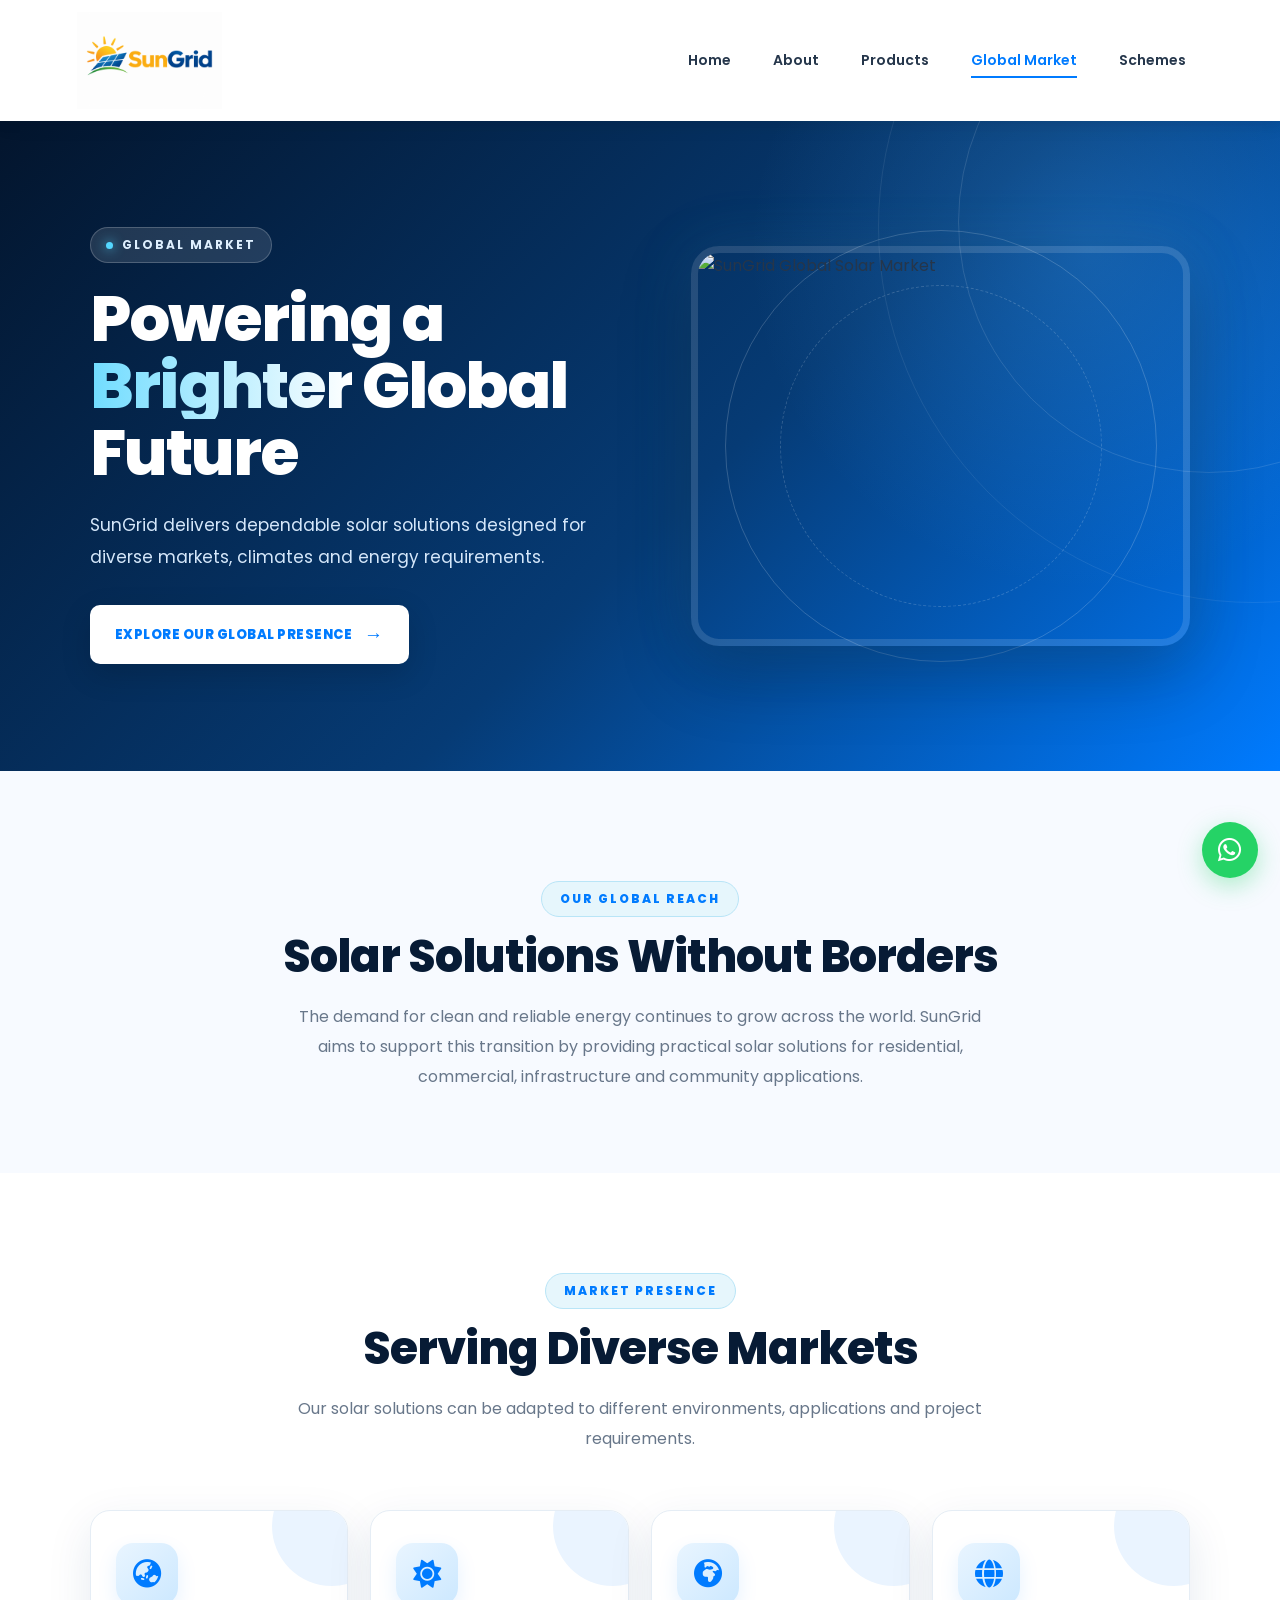
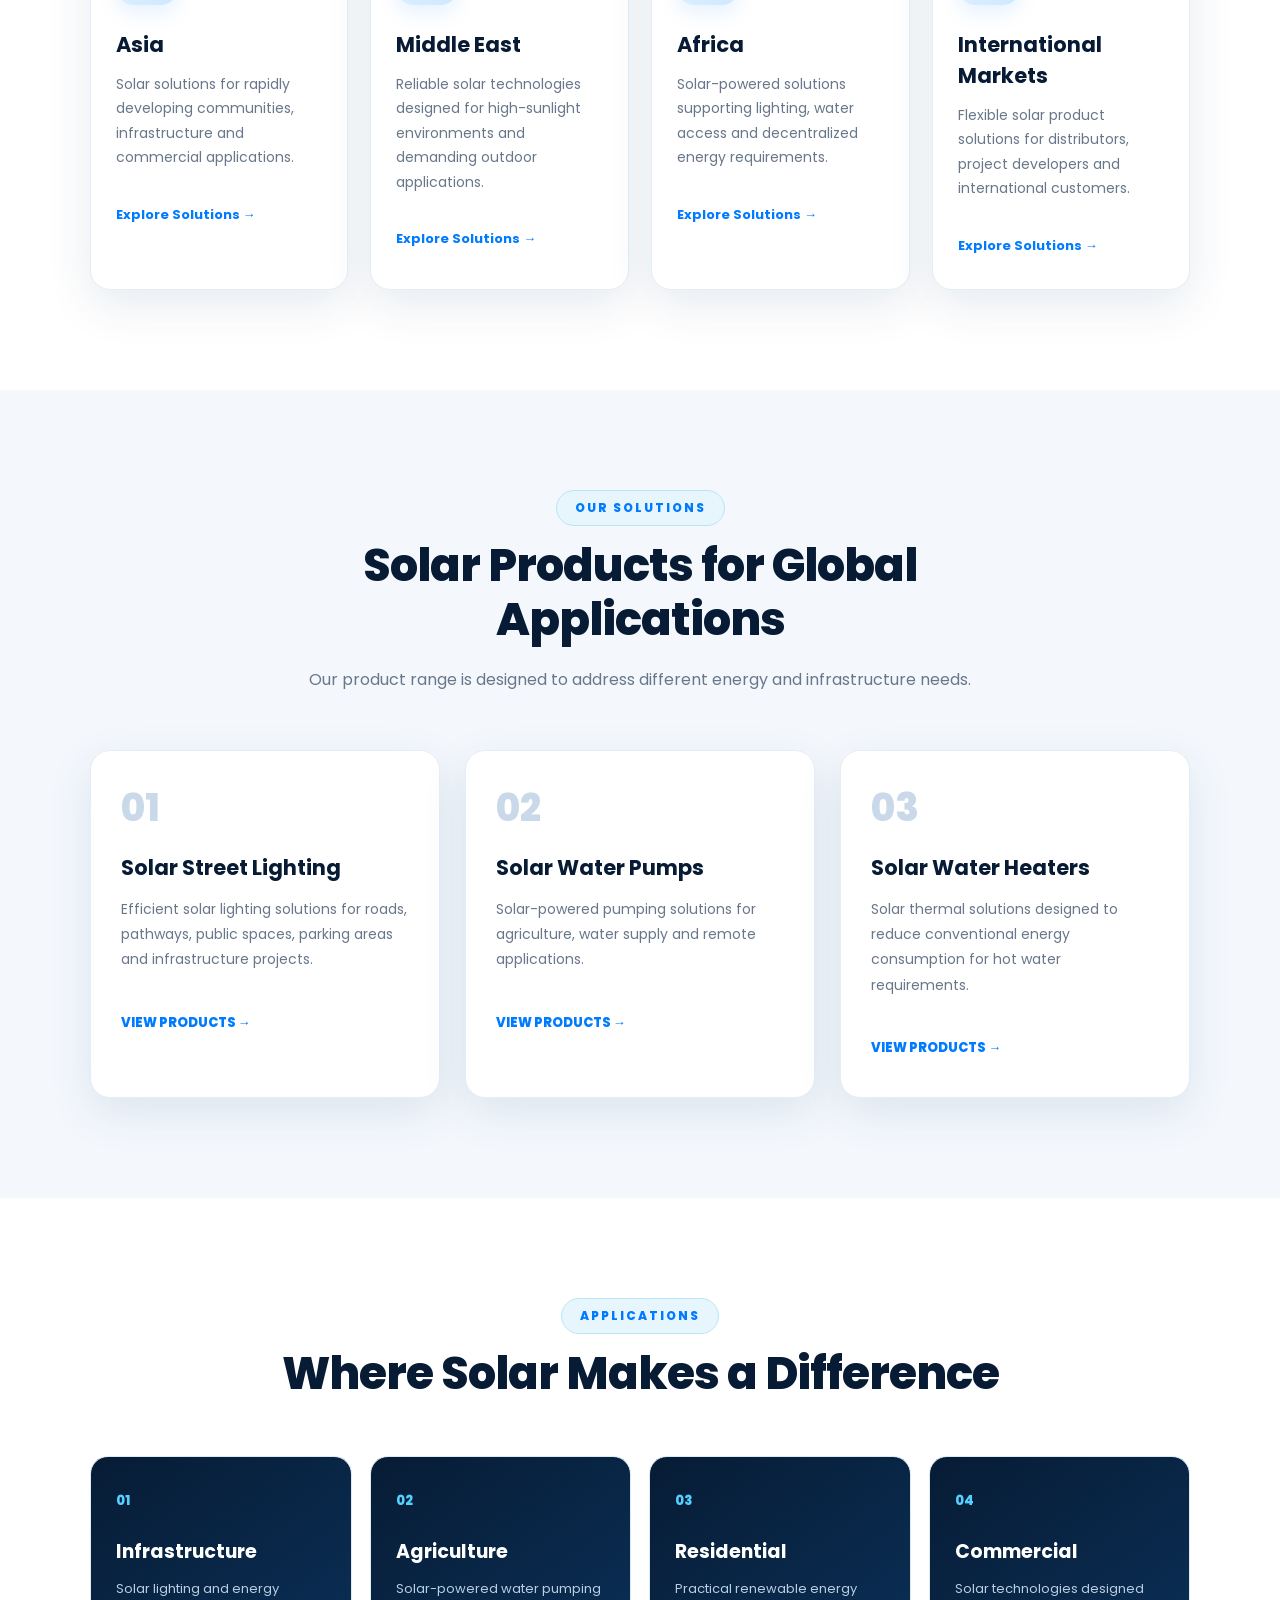
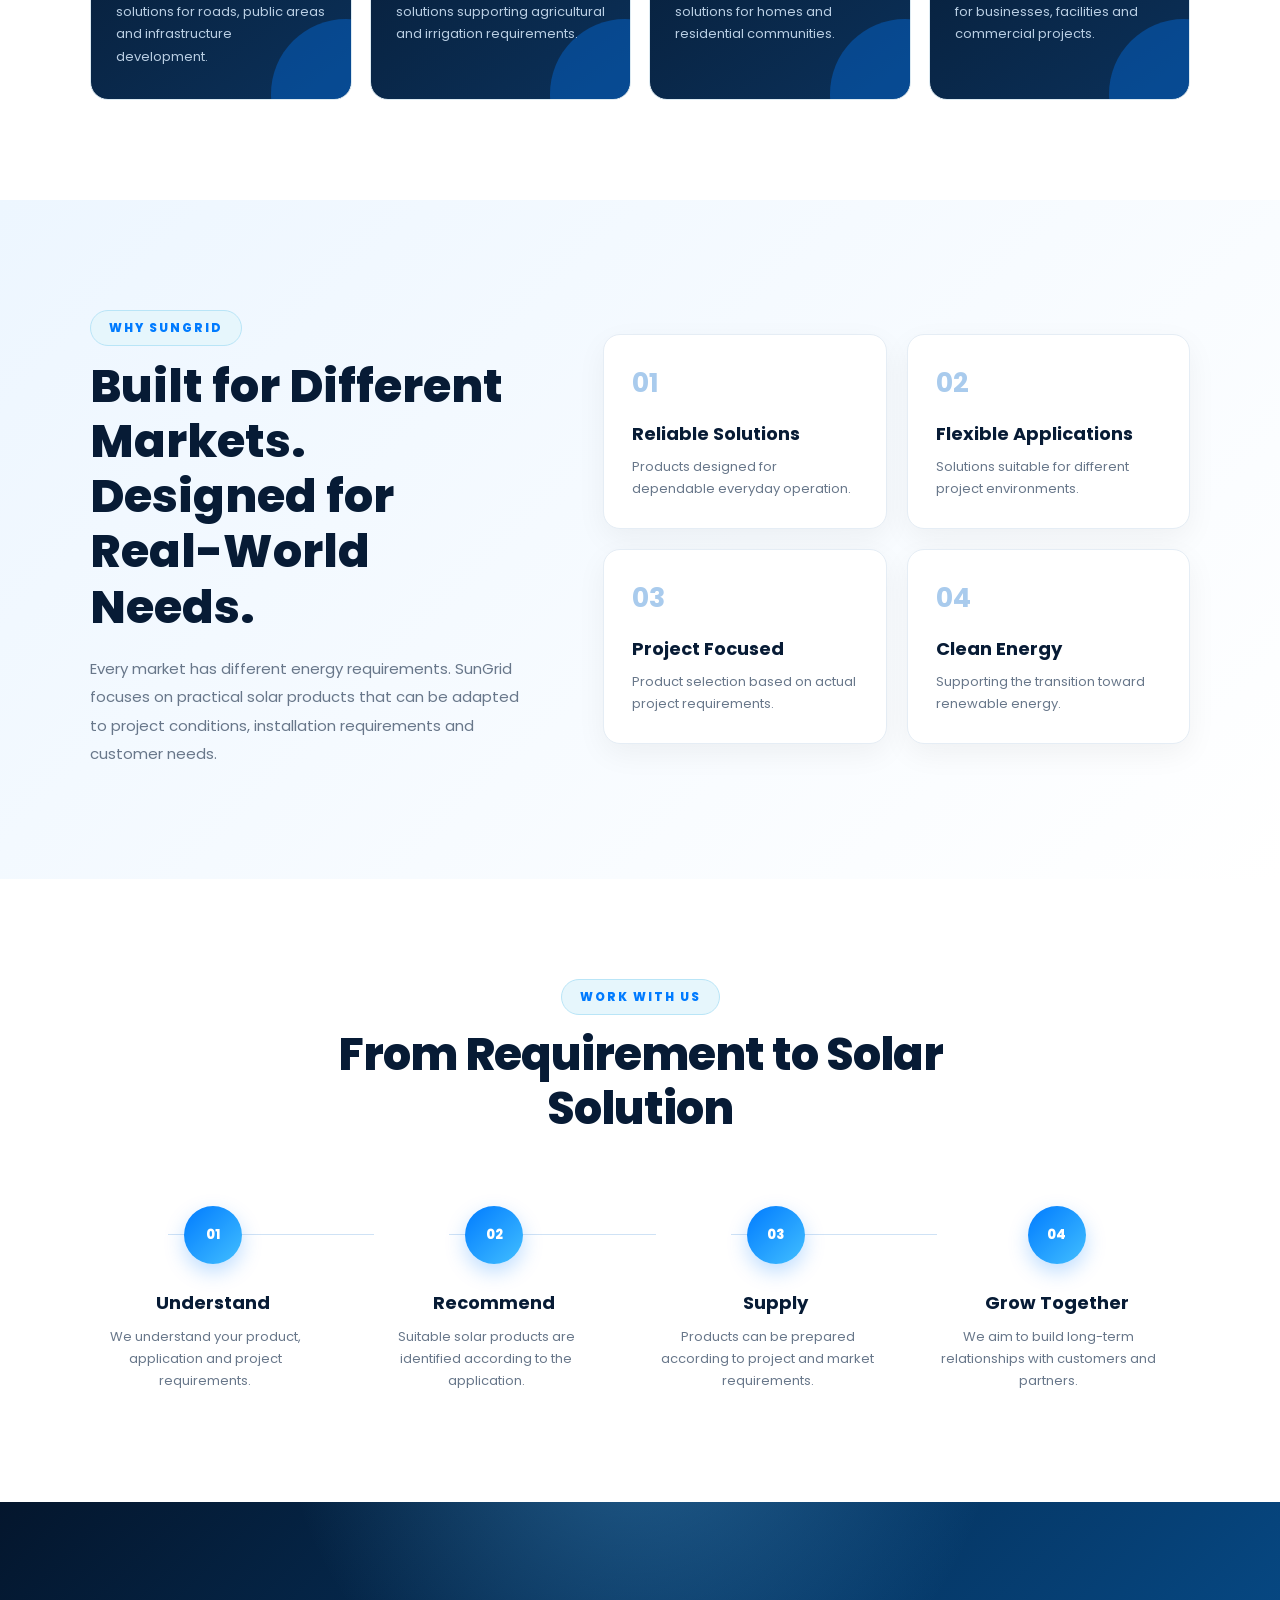
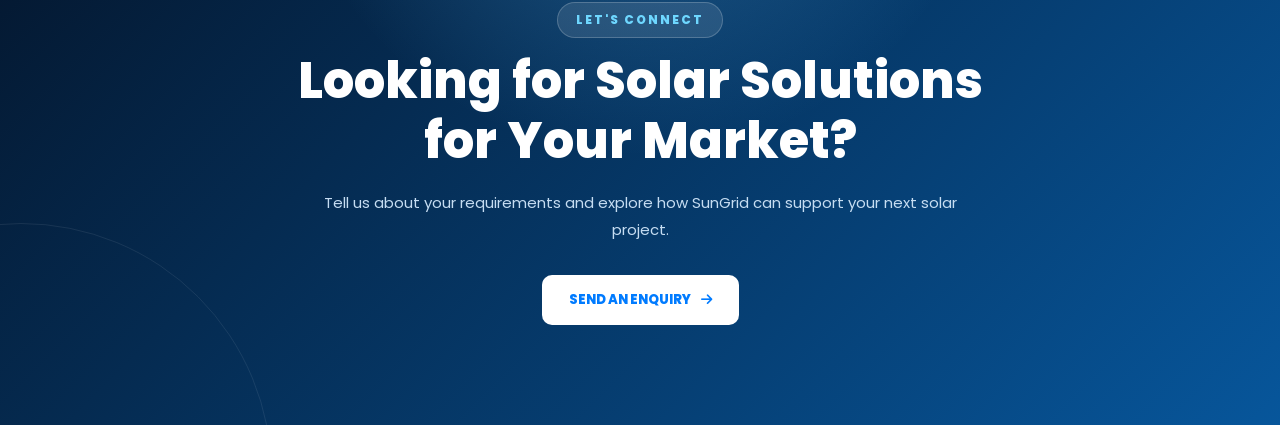
==== commit b02e0a26: "Deploy SunGrid website" ====
--- a/global-market.html
+++ b/global-market.html
@@ -12,39 +12,1195 @@
 
     <title>Global Market | SunGrid</title>
 
+    <!-- Google Font -->
     <link
         href="https://fonts.googleapis.com/css2?family=Poppins:wght@400;500;600;700;800&display=swap"
         rel="stylesheet"
     >
 
+    <!-- Font Awesome Icons -->
+    <link
+        rel="stylesheet"
+        href="https://cdnjs.cloudflare.com/ajax/libs/font-awesome/6.5.2/css/all.min.css"
+    >
+
     <link rel="stylesheet" href="./style.css">
 
+
+    <style>
+
+        /* =========================================================
+           GLOBAL MARKET PAGE
+        ========================================================= */
+
+        :root {
+            --blue: #007bff;
+            --dark-blue: #0056b3;
+            --light-blue: #eaf4ff;
+            --deep: #071b35;
+            --text: #26364a;
+            --muted: #68778a;
+            --white: #ffffff;
+            --border: #e5edf5;
+            --shadow: 0 15px 45px rgba(13, 58, 105, 0.10);
+        }
+
+
+        * {
+            box-sizing: border-box;
+        }
+
+
+        html {
+            scroll-behavior: smooth;
+        }
+
+
+        body {
+            margin: 0;
+            font-family: "Poppins", sans-serif;
+            background: #f7faff;
+            color: var(--text);
+            overflow-x: hidden;
+        }
+
+
+        /* =========================================================
+           NAVBAR
+        ========================================================= */
+
+        .top-section {
+            position: relative;
+            z-index: 1000;
+        }
+
+
+        .navbar {
+            width: 100%;
+            min-height: 78px;
+            padding: 12px 6%;
+            background: rgba(255, 255, 255, 0.96);
+            backdrop-filter: blur(15px);
+            display: flex;
+            align-items: center;
+            justify-content: space-between;
+            box-shadow: 0 4px 20px rgba(0, 0, 0, 0.06);
+        }
+
+
+        .navbar .logo img {
+            width: 145px;
+            display: block;
+        }
+
+
+        .navbar ul {
+            margin: 0;
+            padding: 0;
+            list-style: none;
+            display: flex;
+            align-items: center;
+            gap: 8px;
+        }
+
+
+        .navbar ul li a {
+            position: relative;
+            display: block;
+            padding: 10px 17px;
+            color: #25364b;
+            text-decoration: none;
+            font-size: 14px;
+            font-weight: 600;
+            transition: 0.3s ease;
+        }
+
+
+        .navbar ul li a::after {
+            content: "";
+            position: absolute;
+            left: 17px;
+            right: 17px;
+            bottom: 3px;
+            height: 2px;
+            background: var(--blue);
+            transform: scaleX(0);
+            transform-origin: center;
+            transition: 0.3s ease;
+        }
+
+
+        .navbar ul li a:hover,
+        .navbar ul li a.active {
+            color: var(--blue);
+        }
+
+
+        .navbar ul li a:hover::after,
+        .navbar ul li a.active::after {
+            transform: scaleX(1);
+        }
+
+
+        /* =========================================================
+           HERO
+        ========================================================= */
+
+        .global-hero {
+            min-height: 650px;
+            padding: 80px 7%;
+            display: grid;
+            grid-template-columns: 1.05fr 0.95fr;
+            align-items: center;
+            gap: 50px;
+            position: relative;
+            overflow: hidden;
+            background:
+                radial-gradient(
+                    circle at 85% 20%,
+                    rgba(70, 170, 255, 0.25),
+                    transparent 28%
+                ),
+                linear-gradient(
+                    135deg,
+                    #03152d,
+                    #063b75 55%,
+                    #007bff
+                );
+        }
+
+
+        .global-hero::before {
+            content: "";
+            position: absolute;
+            width: 500px;
+            height: 500px;
+            border: 1px solid rgba(255,255,255,0.12);
+            border-radius: 50%;
+            right: -180px;
+            top: -150px;
+        }
+
+
+        .global-hero::after {
+            content: "";
+            position: absolute;
+            width: 750px;
+            height: 750px;
+            border: 1px solid rgba(255,255,255,0.08);
+            border-radius: 50%;
+            right: -350px;
+            top: -270px;
+        }
+
+
+        .global-hero-content {
+            position: relative;
+            z-index: 2;
+            max-width: 650px;
+        }
+
+
+        .global-label {
+            display: inline-flex;
+            align-items: center;
+            gap: 9px;
+            padding: 8px 15px;
+            border-radius: 50px;
+            background: rgba(255,255,255,0.12);
+            border: 1px solid rgba(255,255,255,0.20);
+            color: #dff0ff;
+            font-size: 12px;
+            font-weight: 700;
+            letter-spacing: 2px;
+            margin-bottom: 22px;
+        }
+
+
+        .global-label::before {
+            content: "";
+            width: 7px;
+            height: 7px;
+            background: #54d7ff;
+            border-radius: 50%;
+            box-shadow: 0 0 12px #54d7ff;
+        }
+
+
+        .global-hero h1 {
+            margin: 0 0 22px;
+            color: white;
+            font-size: clamp(44px, 5vw, 74px);
+            line-height: 1.05;
+            font-weight: 800;
+            letter-spacing: -2px;
+        }
+
+
+        .global-hero h1 span {
+            display: inline-block;
+            background: linear-gradient(
+                90deg,
+                #70dcff,
+                #ffffff
+            );
+            -webkit-background-clip: text;
+            -webkit-text-fill-color: transparent;
+        }
+
+
+        .global-hero p {
+            max-width: 570px;
+            margin: 0 0 32px;
+            color: #d5e7fa;
+            font-size: 17px;
+            line-height: 1.9;
+        }
+
+
+        .global-primary-btn {
+            display: inline-flex;
+            align-items: center;
+            gap: 12px;
+            padding: 15px 25px;
+            border-radius: 10px;
+            background: white;
+            color: var(--blue);
+            text-decoration: none;
+            font-size: 13px;
+            font-weight: 800;
+            letter-spacing: 0.5px;
+            box-shadow: 0 10px 30px rgba(0,0,0,0.15);
+            transition: 0.3s ease;
+        }
+
+
+        .global-primary-btn::after {
+            content: "→";
+            font-size: 19px;
+            transition: 0.3s ease;
+        }
+
+
+        .global-primary-btn:hover {
+            transform: translateY(-4px);
+            box-shadow: 0 15px 35px rgba(0,0,0,0.25);
+        }
+
+
+        .global-primary-btn:hover::after {
+            transform: translateX(5px);
+        }
+
+
+        /* HERO IMAGE */
+
+        .global-hero-image {
+            position: relative;
+            z-index: 2;
+            display: flex;
+            align-items: center;
+            justify-content: center;
+        }
+
+
+        .global-hero-image::before {
+            content: "";
+            position: absolute;
+            width: 430px;
+            height: 430px;
+            border: 1px solid rgba(255,255,255,0.18);
+            border-radius: 50%;
+            animation: rotateGlobe 20s linear infinite;
+        }
+
+
+        .global-hero-image::after {
+            content: "";
+            position: absolute;
+            width: 320px;
+            height: 320px;
+            border: 1px dashed rgba(255,255,255,0.18);
+            border-radius: 50%;
+            animation: rotateGlobeReverse 15s linear infinite;
+        }
+
+
+        .global-hero-image img {
+            position: relative;
+            z-index: 3;
+            width: min(100%, 520px);
+            height: 400px;
+            object-fit: cover;
+            border-radius: 28px;
+            border: 7px solid rgba(255,255,255,0.13);
+            box-shadow:
+                0 25px 70px rgba(0,0,0,0.28),
+                0 0 60px rgba(66,180,255,0.15);
+            animation: heroFloat 5s ease-in-out infinite;
+        }
+
+
+        @keyframes heroFloat {
+
+            0%, 100% {
+                transform: translateY(0);
+            }
+
+            50% {
+                transform: translateY(-12px);
+            }
+
+        }
+
+
+        @keyframes rotateGlobe {
+
+            from {
+                transform: rotate(0deg);
+            }
+
+            to {
+                transform: rotate(360deg);
+            }
+
+        }
+
+
+        @keyframes rotateGlobeReverse {
+
+            from {
+                transform: rotate(360deg);
+            }
+
+            to {
+                transform: rotate(0deg);
+            }
+
+        }
+
+
+        /* =========================================================
+           INTRO
+        ========================================================= */
+
+        .global-intro {
+            max-width: 850px;
+            margin: 0 auto;
+            padding: 110px 25px 80px;
+            text-align: center;
+        }
+
+
+        .section-label {
+            display: inline-block;
+            margin-bottom: 13px;
+            color: var(--blue);
+            font-size: 12px;
+            font-weight: 800;
+            letter-spacing: 2px;
+        }
+
+
+        .global-intro h2,
+        .global-section-heading h2 {
+            margin: 0 0 18px;
+            color: var(--deep);
+            font-size: clamp(30px, 4vw, 45px);
+            line-height: 1.2;
+            font-weight: 800;
+            letter-spacing: -1px;
+        }
+
+
+        .global-intro p,
+        .global-section-heading p {
+            margin: 0 auto;
+            max-width: 720px;
+            color: var(--muted);
+            font-size: 16px;
+            line-height: 1.9;
+        }
+
+
+        /* =========================================================
+           COMMON SECTION
+        ========================================================= */
+
+        .global-presence,
+        .global-products,
+        .global-applications,
+        .global-process {
+            padding: 100px 7%;
+        }
+
+
+        .global-presence {
+            background: white;
+        }
+
+
+        .global-section-heading {
+            max-width: 760px;
+            margin: 0 auto 55px;
+            text-align: center;
+        }
+
+
+        /* =========================================================
+           REGION CARDS
+        ========================================================= */
+
+        .region-grid {
+            max-width: 1250px;
+            margin: auto;
+            display: grid;
+            grid-template-columns: repeat(4, 1fr);
+            gap: 22px;
+        }
+
+
+        .region-card {
+            position: relative;
+            padding: 32px 25px;
+            min-height: 300px;
+            border: 1px solid var(--border);
+            border-radius: 20px;
+            background: #fff;
+            overflow: hidden;
+            box-shadow: var(--shadow);
+            transition: 0.35s ease;
+        }
+
+
+        .region-card::before {
+            content: "";
+            position: absolute;
+            width: 120px;
+            height: 120px;
+            border-radius: 50%;
+            background: var(--light-blue);
+            right: -45px;
+            top: -45px;
+            transition: 0.35s ease;
+        }
+
+
+        .region-card:hover {
+            transform: translateY(-10px);
+            border-color: #b9ddff;
+            box-shadow: 0 22px 50px rgba(0, 108, 220, 0.15);
+        }
+
+
+        .region-card:hover::before {
+            transform: scale(1.5);
+        }
+
+
+        .region-icon {
+            position: relative;
+            width: 62px;
+            height: 62px;
+            margin-bottom: 24px;
+            border-radius: 17px;
+            display: flex;
+            align-items: center;
+            justify-content: center;
+            background: linear-gradient(
+                135deg,
+                #e9f5ff,
+                #cce8ff
+            );
+            color: var(--blue);
+            font-size: 28px;
+            box-shadow: 0 8px 20px rgba(0,123,255,0.10);
+        }
+
+
+        .region-card h3 {
+            position: relative;
+            margin: 0 0 12px;
+            color: var(--deep);
+            font-size: 21px;
+        }
+
+
+        .region-card p {
+            position: relative;
+            margin: 0 0 25px;
+            color: var(--muted);
+            line-height: 1.75;
+            font-size: 14px;
+        }
+
+
+        .region-link {
+            position: relative;
+            color: var(--blue);
+            font-size: 13px;
+            font-weight: 700;
+        }
+
+
+        /* =========================================================
+           PRODUCTS
+        ========================================================= */
+
+        .global-products {
+            background: #f4f8fd;
+        }
+
+
+        .global-product-grid {
+            max-width: 1150px;
+            margin: auto;
+            display: grid;
+            grid-template-columns: repeat(3, 1fr);
+            gap: 25px;
+        }
+
+
+        .global-product-card {
+            position: relative;
+            padding: 38px 30px;
+            background: white;
+            border-radius: 20px;
+            border: 1px solid var(--border);
+            box-shadow: var(--shadow);
+            overflow: hidden;
+            transition: 0.35s ease;
+        }
+
+
+        .global-product-card::after {
+            content: "";
+            position: absolute;
+            left: 0;
+            bottom: 0;
+            width: 100%;
+            height: 4px;
+            background: linear-gradient(
+                90deg,
+                var(--blue),
+                #48c9ff
+            );
+            transform: scaleX(0);
+            transform-origin: left;
+            transition: 0.35s ease;
+        }
+
+
+        .global-product-card:hover {
+            transform: translateY(-8px);
+            box-shadow: 0 22px 50px rgba(0, 80, 160, 0.14);
+        }
+
+
+        .global-product-card:hover::after {
+            transform: scaleX(1);
+        }
+
+
+        .global-product-number {
+            margin-bottom: 25px;
+            color: #c9d9e9;
+            font-size: 38px;
+            line-height: 1;
+            font-weight: 800;
+        }
+
+
+        .global-product-card h3 {
+            margin: 0 0 14px;
+            color: var(--deep);
+            font-size: 21px;
+        }
+
+
+        .global-product-card p {
+            margin: 0 0 25px;
+            color: var(--muted);
+            font-size: 14px;
+            line-height: 1.8;
+        }
+
+
+        .global-product-card a {
+            color: var(--blue);
+            text-decoration: none;
+            font-size: 13px;
+            font-weight: 800;
+        }
+
+
+        .global-product-card a:hover {
+            color: var(--dark-blue);
+        }
+
+
+        /* =========================================================
+           APPLICATIONS
+        ========================================================= */
+
+        .global-applications {
+            background: white;
+        }
+
+
+        .application-grid {
+            max-width: 1100px;
+            margin: auto;
+            display: grid;
+            grid-template-columns: repeat(4, 1fr);
+            gap: 18px;
+        }
+
+
+        .application-card {
+            position: relative;
+            padding: 30px 25px;
+            min-height: 230px;
+            border-radius: 18px;
+            background: linear-gradient(
+                145deg,
+                #071c35,
+                #0b315a
+            );
+            overflow: hidden;
+            transition: 0.35s ease;
+        }
+
+
+        .application-card::before {
+            content: "";
+            position: absolute;
+            width: 150px;
+            height: 150px;
+            right: -70px;
+            bottom: -70px;
+            border-radius: 50%;
+            background: rgba(0,123,255,0.35);
+        }
+
+
+        .application-card:hover {
+            transform: translateY(-8px);
+            box-shadow: 0 20px 40px rgba(0, 38, 80, 0.25);
+        }
+
+
+        .application-card > span {
+            color: #54cfff;
+            font-size: 13px;
+            font-weight: 800;
+        }
+
+
+        .application-card h3 {
+            position: relative;
+            margin: 25px 0 12px;
+            color: white;
+            font-size: 19px;
+        }
+
+
+        .application-card p {
+            position: relative;
+            margin: 0;
+            color: #b9cee3;
+            font-size: 13px;
+            line-height: 1.75;
+        }
+
+
+        /* =========================================================
+           WHY SUNGRID
+        ========================================================= */
+
+        .global-why {
+            padding: 110px 7%;
+            background:
+                linear-gradient(
+                    135deg,
+                    #edf6ff,
+                    #ffffff
+                );
+            display: grid;
+            grid-template-columns: 0.85fr 1.15fr;
+            gap: 80px;
+            align-items: center;
+        }
+
+
+        .global-why-content {
+            max-width: 550px;
+        }
+
+
+        .global-why-content h2 {
+            margin: 0 0 20px;
+            color: var(--deep);
+            font-size: clamp(31px, 4vw, 46px);
+            line-height: 1.2;
+            font-weight: 800;
+        }
+
+
+        .global-why-content p {
+            margin: 0;
+            color: var(--muted);
+            line-height: 1.9;
+        }
+
+
+        .why-grid {
+            display: grid;
+            grid-template-columns: repeat(2, 1fr);
+            gap: 20px;
+        }
+
+
+        .why-item {
+            padding: 28px;
+            background: white;
+            border-radius: 17px;
+            border: 1px solid var(--border);
+            box-shadow: 0 10px 30px rgba(0,0,0,0.05);
+            transition: 0.3s ease;
+        }
+
+
+        .why-item:hover {
+            transform: translateY(-6px);
+            box-shadow: 0 18px 40px rgba(0,100,200,0.12);
+        }
+
+
+        .why-item strong {
+            display: block;
+            margin-bottom: 17px;
+            color: #a9cbed;
+            font-size: 27px;
+        }
+
+
+        .why-item h3 {
+            margin: 0 0 9px;
+            color: var(--deep);
+            font-size: 18px;
+        }
+
+
+        .why-item p {
+            margin: 0;
+            color: var(--muted);
+            font-size: 13px;
+            line-height: 1.7;
+        }
+
+
+        /* =========================================================
+           PROCESS
+        ========================================================= */
+
+        .global-process {
+            background: white;
+        }
+
+
+        .process-grid {
+            max-width: 1100px;
+            margin: auto;
+            display: grid;
+            grid-template-columns: repeat(4, 1fr);
+            gap: 25px;
+        }
+
+
+        .process-item {
+            position: relative;
+            padding: 15px 10px 10px 0;
+        }
+
+
+        .process-item::after {
+            content: "";
+            position: absolute;
+            top: 43px;
+            left: 78px;
+            width: calc(100% - 50px);
+            height: 1px;
+            background: #cfe2f5;
+        }
+
+
+        .process-item:last-child::after {
+            display: none;
+        }
+
+
+        .process-number {
+            position: relative;
+            z-index: 2;
+            width: 58px;
+            height: 58px;
+            display: flex;
+            align-items: center;
+            justify-content: center;
+            margin-bottom: 25px;
+            border-radius: 50%;
+            background: linear-gradient(
+                135deg,
+                var(--blue),
+                #42bfff
+            );
+            color: white;
+            font-size: 13px;
+            font-weight: 800;
+            box-shadow: 0 8px 20px rgba(0,123,255,0.25);
+        }
+
+
+        .process-item h3 {
+            margin: 0 0 10px;
+            color: var(--deep);
+            font-size: 18px;
+        }
+
+
+        .process-item p {
+            margin: 0;
+            color: var(--muted);
+            font-size: 13px;
+            line-height: 1.7;
+            max-width: 230px;
+        }
+
+
+        /* =========================================================
+           CTA
+        ========================================================= */
+
+        .global-cta {
+            position: relative;
+            padding: 100px 25px;
+            text-align: center;
+            overflow: hidden;
+            background:
+                radial-gradient(
+                    circle at 50% -20%,
+                    rgba(91,190,255,0.35),
+                    transparent 40%
+                ),
+                linear-gradient(
+                    135deg,
+                    #04162d,
+                    #07569b
+                );
+        }
+
+
+        .global-cta::before {
+            content: "";
+            position: absolute;
+            width: 500px;
+            height: 500px;
+            border: 1px solid rgba(255,255,255,0.08);
+            border-radius: 50%;
+            left: -230px;
+            bottom: -300px;
+        }
+
+
+        .global-cta .section-label {
+            color: #6ed7ff;
+        }
+
+
+        .global-cta h2 {
+            position: relative;
+            max-width: 750px;
+            margin: 0 auto 18px;
+            color: white;
+            font-size: clamp(32px, 4vw, 50px);
+            line-height: 1.2;
+            font-weight: 800;
+        }
+
+
+        .global-cta p {
+            position: relative;
+            max-width: 650px;
+            margin: 0 auto 32px;
+            color: #c6ddf2;
+            line-height: 1.8;
+            font-size: 15px;
+        }
+
+
+        .global-cta-btn {
+            position: relative;
+            display: inline-flex;
+            align-items: center;
+            gap: 10px;
+            padding: 15px 27px;
+            border-radius: 10px;
+            background: white;
+            color: var(--blue);
+            text-decoration: none;
+            font-size: 13px;
+            font-weight: 800;
+            transition: 0.3s ease;
+        }
+
+
+        .global-cta-btn:hover {
+            transform: translateY(-4px);
+            box-shadow: 0 15px 35px rgba(0,0,0,0.25);
+        }
+
+
+        /* =========================================================
+           FLOATING WHATSAPP
+        ========================================================= */
+
+        .floating-whatsapp {
+            position: fixed;
+            right: 22px;
+            bottom: 22px;
+            z-index: 2000;
+            width: 56px;
+            height: 56px;
+            display: flex;
+            align-items: center;
+            justify-content: center;
+            border-radius: 50%;
+            background: #25D366;
+            color: white;
+            text-decoration: none;
+            font-size: 27px;
+            box-shadow: 0 8px 25px rgba(37,211,102,0.35);
+            transition: 0.3s ease;
+        }
+
+
+        .floating-whatsapp:hover {
+            transform: scale(1.1);
+            box-shadow: 0 12px 30px rgba(37,211,102,0.5);
+        }
+
+
+        /* =========================================================
+           SCROLL REVEAL
+        ========================================================= */
+
+        .reveal {
+            opacity: 0;
+            transform: translateY(30px);
+            transition:
+                opacity 0.7s ease,
+                transform 0.7s ease;
+        }
+
+
+        .reveal.show {
+            opacity: 1;
+            transform: translateY(0);
+        }
+
+
+        /* =========================================================
+           RESPONSIVE
+        ========================================================= */
+
+        @media (max-width: 1100px) {
+
+            .global-hero {
+                padding: 70px 5%;
+            }
+
+            .region-grid {
+                grid-template-columns: repeat(2, 1fr);
+            }
+
+            .application-grid {
+                grid-template-columns: repeat(2, 1fr);
+            }
+
+            .global-why {
+                grid-template-columns: 1fr;
+            }
+
+            .process-grid {
+                grid-template-columns: repeat(2, 1fr);
+                row-gap: 45px;
+            }
+
+            .process-item::after {
+                display: none;
+            }
+
+        }
+
+
+        @media (max-width: 850px) {
+
+            .navbar {
+                padding: 12px 4%;
+            }
+
+            .navbar ul {
+                gap: 0;
+            }
+
+            .navbar ul li a {
+                padding: 9px 9px;
+                font-size: 12px;
+            }
+
+            .global-hero {
+                grid-template-columns: 1fr;
+                text-align: center;
+                min-height: auto;
+                padding: 75px 6%;
+            }
+
+            .global-hero-content {
+                margin: auto;
+            }
+
+            .global-hero p {
+                margin-left: auto;
+                margin-right: auto;
+            }
+
+            .global-hero-image {
+                margin-top: 20px;
+            }
+
+            .global-hero-image img {
+                height: 330px;
+            }
+
+            .global-product-grid {
+                grid-template-columns: 1fr;
+                max-width: 650px;
+            }
+
+        }
+
+
+        @media (max-width: 600px) {
+
+            .navbar {
+                flex-direction: column;
+                gap: 10px;
+            }
+
+            .navbar .logo img {
+                width: 125px;
+            }
+
+            .navbar ul {
+                width: 100%;
+                justify-content: center;
+                flex-wrap: wrap;
+            }
+
+            .navbar ul li a {
+                padding: 7px 7px;
+                font-size: 11px;
+            }
+
+            .global-hero {
+                padding: 60px 20px;
+            }
+
+            .global-hero h1 {
+                font-size: 43px;
+                letter-spacing: -1px;
+            }
+
+            .global-hero p {
+                font-size: 14px;
+            }
+
+            .global-hero-image::before,
+            .global-hero-image::after {
+                display: none;
+            }
+
+            .global-hero-image img {
+                width: 100%;
+                height: 260px;
+                border-radius: 20px;
+            }
+
+            .global-intro,
+            .global-presence,
+            .global-products,
+            .global-applications,
+            .global-process,
+            .global-why {
+                padding: 70px 20px;
+            }
+
+            .region-grid,
+            .application-grid,
+            .process-grid,
+            .why-grid {
+                grid-template-columns: 1fr;
+            }
+
+            .region-card {
+                min-height: auto;
+            }
+
+            .global-why {
+                gap: 40px;
+            }
+
+            .global-cta {
+                padding: 75px 20px;
+            }
+
+            .global-cta h2 {
+                font-size: 34px;
+            }
+
+        }
+
+    </style>
+
 </head>
 
 
 <body>
 
 
-<!-- =================================================
+<!-- =========================================================
      NAVBAR
-================================================= -->
+========================================================= -->
 
 <header class="top-section">
 
     <nav class="navbar">
 
-        <a href="./test.html" class="logo">
+        <a href="./index.html" class="logo">
+
             <img
                 src="./images/logo.png"
                 alt="SunGrid Logo"
             >
+
         </a>
 
 
         <ul>
 
             <li>
-                <a href="./test.html">
+                <a href="index.html">
                     Home
                 </a>
             </li>
@@ -56,13 +1212,16 @@
             </li>
 
             <li>
-                <a href="./product.html">
+                <a href="./products.html">
                     Products
                 </a>
             </li>
 
             <li>
-                <a href="./global-market.html" class="active">
+                <a
+                    href="./global-market.html"
+                    class="active"
+                >
                     Global Market
                 </a>
             </li>
@@ -81,9 +1240,9 @@
 
 
 
-<!-- =================================================
-     GLOBAL MARKET HERO
-================================================= -->
+<!-- =========================================================
+     HERO
+========================================================= -->
 
 <section class="global-hero">
 
@@ -92,6 +1251,7 @@
         <span class="global-label">
             GLOBAL MARKET
         </span>
+
 
         <h1>
             Powering a
@@ -99,11 +1259,13 @@
             Global Future
         </h1>
 
+
         <p>
             SunGrid delivers dependable solar solutions
             designed for diverse markets, climates and
             energy requirements.
         </p>
+
 
         <a
             href="#global-presence"
@@ -114,6 +1276,7 @@
 
     </div>
 
+
     <div class="global-hero-image">
 
         <img
@@ -127,19 +1290,21 @@
 
 
 
-<!-- =================================================
+<!-- =========================================================
      INTRODUCTION
-================================================= -->
-
-<section class="global-intro">
+========================================================= -->
+
+<section class="global-intro reveal">
 
     <span class="section-label">
         OUR GLOBAL REACH
     </span>
 
+
     <h2>
         Solar Solutions Without Borders
     </h2>
+
 
     <p>
         The demand for clean and reliable energy continues
@@ -153,24 +1318,26 @@
 
 
 
-<!-- =================================================
+<!-- =========================================================
      GLOBAL PRESENCE
-================================================= -->
+========================================================= -->
 
 <section
     class="global-presence"
     id="global-presence"
 >
 
-    <div class="global-section-heading">
+    <div class="global-section-heading reveal">
 
         <span class="section-label">
             MARKET PRESENCE
         </span>
 
+
         <h2>
             Serving Diverse Markets
         </h2>
+
 
         <p>
             Our solar solutions can be adapted to different
@@ -184,12 +1351,12 @@
     <div class="region-grid">
 
 
-        <!-- REGION 1 -->
-
-        <div class="region-card">
+        <!-- ASIA -->
+
+        <div class="region-card reveal">
 
             <div class="region-icon">
-                🌍
+                <i class="fa-solid fa-earth-asia"></i>
             </div>
 
             <h3>
@@ -210,12 +1377,12 @@
 
 
 
-        <!-- REGION 2 -->
-
-        <div class="region-card">
+        <!-- MIDDLE EAST -->
+
+        <div class="region-card reveal">
 
             <div class="region-icon">
-                ☀
+                <i class="fa-solid fa-sun"></i>
             </div>
 
             <h3>
@@ -236,12 +1403,12 @@
 
 
 
-        <!-- REGION 3 -->
-
-        <div class="region-card">
+        <!-- AFRICA -->
+
+        <div class="region-card reveal">
 
             <div class="region-icon">
-                🌍
+                <i class="fa-solid fa-earth-africa"></i>
             </div>
 
             <h3>
@@ -262,12 +1429,12 @@
 
 
 
-        <!-- REGION 4 -->
-
-        <div class="region-card">
+        <!-- INTERNATIONAL -->
+
+        <div class="region-card reveal">
 
             <div class="region-icon">
-                🌐
+                <i class="fa-solid fa-globe"></i>
             </div>
 
             <h3>
@@ -292,21 +1459,23 @@
 
 
 
-<!-- =================================================
-     PRODUCT CATEGORIES
-================================================= -->
+<!-- =========================================================
+     PRODUCTS
+========================================================= -->
 
 <section class="global-products">
 
-    <div class="global-section-heading">
+    <div class="global-section-heading reveal">
 
         <span class="section-label">
             OUR SOLUTIONS
         </span>
 
+
         <h2>
             Solar Products for Global Applications
         </h2>
+
 
         <p>
             Our product range is designed to address
@@ -319,7 +1488,7 @@
     <div class="global-product-grid">
 
 
-        <div class="global-product-card">
+        <div class="global-product-card reveal">
 
             <div class="global-product-number">
                 01
@@ -343,7 +1512,7 @@
 
 
 
-        <div class="global-product-card">
+        <div class="global-product-card reveal">
 
             <div class="global-product-number">
                 02
@@ -367,7 +1536,7 @@
 
 
 
-        <div class="global-product-card">
+        <div class="global-product-card reveal">
 
             <div class="global-product-number">
                 03
@@ -395,18 +1564,19 @@
 
 
 
-<!-- =================================================
+<!-- =========================================================
      APPLICATIONS
-================================================= -->
+========================================================= -->
 
 <section class="global-applications">
 
-    <div class="global-section-heading">
+    <div class="global-section-heading reveal">
 
         <span class="section-label">
             APPLICATIONS
         </span>
 
+
         <h2>
             Where Solar Makes a Difference
         </h2>
@@ -417,9 +1587,11 @@
     <div class="application-grid">
 
 
-        <div class="application-card">
-
-            <span>01</span>
+        <div class="application-card reveal">
+
+            <span>
+                01
+            </span>
 
             <h3>
                 Infrastructure
@@ -435,9 +1607,11 @@
 
 
 
-        <div class="application-card">
-
-            <span>02</span>
+        <div class="application-card reveal">
+
+            <span>
+                02
+            </span>
 
             <h3>
                 Agriculture
@@ -453,9 +1627,11 @@
 
 
 
-        <div class="application-card">
-
-            <span>03</span>
+        <div class="application-card reveal">
+
+            <span>
+                03
+            </span>
 
             <h3>
                 Residential
@@ -470,9 +1646,11 @@
 
 
 
-        <div class="application-card">
-
-            <span>04</span>
+        <div class="application-card reveal">
+
+            <span>
+                04
+            </span>
 
             <h3>
                 Commercial
@@ -492,22 +1670,24 @@
 
 
 
-<!-- =================================================
+<!-- =========================================================
      WHY SUNGRID
-================================================= -->
+========================================================= -->
 
 <section class="global-why">
 
-    <div class="global-why-content">
+    <div class="global-why-content reveal">
 
         <span class="section-label">
             WHY SUNGRID
         </span>
+
 
         <h2>
             Built for Different Markets.
             Designed for Real-World Needs.
         </h2>
+
 
         <p>
             Every market has different energy requirements.
@@ -521,7 +1701,8 @@
 
     <div class="why-grid">
 
-        <div class="why-item">
+
+        <div class="why-item reveal">
 
             <strong>
                 01
@@ -539,7 +1720,8 @@
         </div>
 
 
-        <div class="why-item">
+
+        <div class="why-item reveal">
 
             <strong>
                 02
@@ -557,7 +1739,8 @@
         </div>
 
 
-        <div class="why-item">
+
+        <div class="why-item reveal">
 
             <strong>
                 03
@@ -575,7 +1758,8 @@
         </div>
 
 
-        <div class="why-item">
+
+        <div class="why-item reveal">
 
             <strong>
                 04
@@ -598,18 +1782,19 @@
 
 
 
-<!-- =================================================
-     GLOBAL PROJECT PROCESS
-================================================= -->
+<!-- =========================================================
+     PROCESS
+========================================================= -->
 
 <section class="global-process">
 
-    <div class="global-section-heading">
+    <div class="global-section-heading reveal">
 
         <span class="section-label">
             WORK WITH US
         </span>
 
+
         <h2>
             From Requirement to Solar Solution
         </h2>
@@ -619,7 +1804,8 @@
 
     <div class="process-grid">
 
-        <div class="process-item">
+
+        <div class="process-item reveal">
 
             <div class="process-number">
                 01
@@ -637,7 +1823,8 @@
         </div>
 
 
-        <div class="process-item">
+
+        <div class="process-item reveal">
 
             <div class="process-number">
                 02
@@ -655,7 +1842,8 @@
         </div>
 
 
-        <div class="process-item">
+
+        <div class="process-item reveal">
 
             <div class="process-number">
                 03
@@ -673,7 +1861,8 @@
         </div>
 
 
-        <div class="process-item">
+
+        <div class="process-item reveal">
 
             <div class="process-number">
                 04
@@ -696,20 +1885,22 @@
 
 
 
-<!-- =================================================
+<!-- =========================================================
      CTA
-================================================= -->
+========================================================= -->
 
 <section class="global-cta">
 
     <span class="section-label">
         LET'S CONNECT
     </span>
+
 
     <h2>
         Looking for Solar Solutions
         for Your Market?
     </h2>
+
 
     <p>
         Tell us about your requirements and
@@ -717,17 +1908,81 @@
         next solar project.
     </p>
 
+
     <a
         href="mailto:yourmail@example.com"
         class="global-cta-btn"
     >
-        SEND AN ENQUIRY →
+        SEND AN ENQUIRY
+        <i class="fa-solid fa-arrow-right"></i>
     </a>
 
 </section>
 
 
 
+<!-- =========================================================
+     FLOATING WHATSAPP
+========================================================= -->
+
+<a
+    href="https://wa.me/919999999999"
+    class="floating-whatsapp"
+    target="_blank"
+    aria-label="Contact SunGrid on WhatsApp"
+>
+
+    <i class="fa-brands fa-whatsapp"></i>
+
+</a>
+
+
+
+<!-- =========================================================
+     SCROLL ANIMATION
+========================================================= -->
+
+<script>
+
+    const revealElements =
+        document.querySelectorAll(".reveal");
+
+
+    const revealObserver =
+        new IntersectionObserver(
+
+            (entries, observer) => {
+
+                entries.forEach(entry => {
+
+                    if (entry.isIntersecting) {
+
+                        entry.target.classList.add("show");
+
+                        observer.unobserve(entry.target);
+
+                    }
+
+                });
+
+            },
+
+            {
+                threshold: 0.12
+            }
+
+        );
+
+
+    revealElements.forEach(element => {
+
+        revealObserver.observe(element);
+
+    });
+
+</script>
+
+
 </body>
 
 </html>
--- a/style.css
+++ b/style.css
@@ -17,6 +17,10 @@
     font-family: "Poppins", sans-serif;
     color: #101528;
     background-color: #ffffff;
+}
+
+img {
+    max-width: 100%;
 }
 
 
@@ -33,9 +37,11 @@
 }
 
 .navbar {
-    width: 100%;
+    width: 92%;
+    max-width: 1400px;
     min-height: 80px;
-    padding: 0 6%;
+    margin: auto;
+    padding: 0 2%;
 
     display: flex;
     align-items: center;
@@ -49,7 +55,7 @@
 }
 
 .logo img {
-    width: 105px;
+    width: 120px;
     height: auto;
     display: block;
 }
@@ -58,19 +64,25 @@
     display: flex;
     align-items: center;
     gap: 35px;
+
     list-style: none;
+    margin: 0;
+    padding: 0;
 }
 
 .navbar ul li a {
     color: #101528;
     text-decoration: none;
+
     font-size: 0.9rem;
     font-weight: 600;
+
     transition: color 0.3s ease;
 }
 
-.navbar ul li a:hover {
-    color: #ff6b22;
+.navbar ul li a:hover,
+.navbar ul li a.active {
+    color: #009fe3;
 }
 
 
@@ -96,7 +108,6 @@
 
 .youtube-background {
     position: absolute;
-
     top: 0;
     left: 0;
 
@@ -104,7 +115,6 @@
     height: 100%;
 
     overflow: hidden;
-
     z-index: 0;
 
     background: #101f3d;
@@ -128,7 +138,6 @@
     transform: translate(-50%, -50%);
 
     border: none;
-
     pointer-events: none;
 }
 
@@ -154,7 +163,6 @@
 
 .hero-content {
     position: relative;
-
     z-index: 2;
 
     max-width: 700px;
@@ -214,13 +222,16 @@
 
 .home-about {
     width: 100%;
+
     padding: 100px 6%;
+
     background-color: #f7f9fb;
 }
 
 .home-about-container {
     width: 100%;
     max-width: 1400px;
+
     margin: 0 auto;
 
     display: grid;
@@ -235,6 +246,7 @@
     height: 600px;
 
     overflow: hidden;
+
     border-radius: 35px;
 
     box-shadow:
@@ -269,6 +281,7 @@
     margin-bottom: 25px;
 
     background-color: #eef7fc;
+
     border: 1px solid #d8eaf5;
     border-radius: 30px;
 
@@ -350,6 +363,7 @@
     color: #ffffff;
 
     text-decoration: none;
+
     border-radius: 30px;
 
     font-size: 0.9rem;
@@ -370,7 +384,9 @@
 
 .collection-section {
     width: 100%;
+
     padding: 100px 6%;
+
     background-color: #ffffff;
 }
 
@@ -381,7 +397,9 @@
 
 .collection-heading h2 {
     color: #101528;
+
     font-size: 2.8rem;
+
     margin-bottom: 12px;
 }
 
@@ -517,12 +535,15 @@
 
 .global-market-section {
     width: 100%;
+
     padding: 100px 6%;
+
     background: #f7f9fb;
 }
 
 .market-container {
     max-width: 1400px;
+
     margin: 0 auto;
 }
 
@@ -541,7 +562,6 @@
     color: #009fe3;
 
     font-size: 0.78rem;
-
     font-weight: 700;
 
     letter-spacing: 4px;
@@ -709,7 +729,6 @@
     display: flex;
 
     align-items: center;
-
     justify-content: center;
 
     background: #e6f6fc;
@@ -739,7 +758,6 @@
     display: inline-flex;
 
     align-items: center;
-
     justify-content: center;
 
     gap: 12px;
@@ -759,7 +777,6 @@
     border-radius: 30px;
 
     font-size: 0.9rem;
-
     font-weight: 600;
 
     transition: all 0.3s ease;
@@ -811,8 +828,7 @@
 .scheme-cards {
     display: grid;
 
-    grid-template-columns:
-        repeat(3, 1fr);
+    grid-template-columns: repeat(3, 1fr);
 
     gap: 30px;
 }
@@ -881,7 +897,6 @@
     border-radius: 50%;
 
     font-size: 0.8rem;
-
     font-weight: 700;
 
     box-shadow:
@@ -896,7 +911,6 @@
     color: #009fe3;
 
     font-size: 0.7rem;
-
     font-weight: 700;
 
     letter-spacing: 2px;
@@ -932,7 +946,6 @@
     text-decoration: none;
 
     font-size: 0.85rem;
-
     font-weight: 600;
 
     transition: all 0.3s ease;
@@ -949,36 +962,48 @@
 .scheme-card-content a:hover span {
     transform: translateX(5px);
 }
-```css
+
+
 /* ==================================================
    HOW SOLAR WORKS
 ================================================== */
 
 .solar-works-section {
     width: 100%;
+
     padding: 100px 6%;
+
     background-color: #f7f9fb;
 }
 
 .solar-works-heading {
     max-width: 750px;
+
     margin: 0 auto 65px;
+
     text-align: center;
 }
 
 .solar-works-heading > span {
     display: inline-block;
+
     color: #009fe3;
+
     font-size: 0.78rem;
     font-weight: 700;
+
     letter-spacing: 4px;
+
     margin-bottom: 15px;
 }
 
 .solar-works-heading h2 {
     color: #101528;
+
     font-size: 2.8rem;
+
     line-height: 1.2;
+
     margin-bottom: 15px;
 }
 
@@ -988,38 +1013,46 @@
 
 .solar-works-heading p {
     color: #687386;
+
     font-size: 1rem;
+
     line-height: 1.8;
 }
-
-
-/* SOLAR STEPS */
 
 .solar-works-container {
     width: 100%;
+
     max-width: 1400px;
+
     margin: 0 auto;
 
     display: flex;
+
     align-items: center;
+
     justify-content: center;
+
     gap: 15px;
 }
 
 .solar-step {
     position: relative;
+
     width: 250px;
     min-height: 290px;
 
     padding: 35px 25px;
 
     background-color: #ffffff;
+
     border: 1px solid #edf0f3;
+
     border-radius: 22px;
 
     text-align: center;
 
-    box-shadow: 0 10px 30px rgba(20, 30, 50, 0.07);
+    box-shadow:
+        0 10px 30px rgba(20, 30, 50, 0.07);
 
     transition:
         transform 0.35s ease,
@@ -1029,12 +1062,12 @@
 
 .solar-step:hover {
     transform: translateY(-10px);
+
     border-color: #b9e5f7;
-    box-shadow: 0 20px 45px rgba(20, 30, 50, 0.12);
-}
-
-
-/* STEP ICON */
+
+    box-shadow:
+        0 20px 45px rgba(20, 30, 50, 0.12);
+}
 
 .solar-step-icon {
     width: 75px;
@@ -1043,19 +1076,19 @@
     margin: 0 auto 20px;
 
     display: flex;
+
     align-items: center;
     justify-content: center;
 
     background-color: #e6f6fc;
+
     border-radius: 50%;
 
     font-size: 32px;
 
-    box-shadow: 0 8px 20px rgba(0, 159, 227, 0.10);
-}
-
-
-/* DIFFERENT ICON BACKGROUNDS */
+    box-shadow:
+        0 8px 20px rgba(0, 159, 227, 0.10);
+}
 
 .solar-step:nth-child(3) .solar-step-icon {
     background-color: #fff8e9;
@@ -1069,38 +1102,33 @@
     background-color: #eaf7ee;
 }
 
-
-/* STEP NUMBER */
-
 .solar-step-number {
     color: #009fe3;
+
     font-size: 0.72rem;
     font-weight: 700;
+
     letter-spacing: 2px;
+
     margin-bottom: 8px;
 }
-
-
-/* STEP TITLE */
 
 .solar-step h3 {
     color: #101528;
+
     font-size: 1.3rem;
     font-weight: 600;
+
     margin-bottom: 10px;
 }
-
-
-/* STEP DESCRIPTION */
 
 .solar-step p {
     color: #687386;
+
     font-size: 0.86rem;
+
     line-height: 1.7;
 }
-
-
-/* ARROWS */
 
 .solar-step-arrow {
     flex-shrink: 0;
@@ -1109,108 +1137,25 @@
     height: 45px;
 
     display: flex;
+
     align-items: center;
     justify-content: center;
 
     background-color: #ffffff;
+
     color: #009fe3;
 
     border: 1px solid #d8eaf5;
+
     border-radius: 50%;
 
     font-size: 22px;
     font-weight: 600;
 
-    box-shadow: 0 5px 15px rgba(20, 30, 50, 0.06);
-}
-
-
-/* ==================================================
-   TABLET
-================================================== */
-
-@media (max-width: 1000px) {
-
-    .solar-works-section {
-        padding: 80px 5%;
-    }
-
-    .solar-works-heading {
-        margin-bottom: 50px;
-    }
-
-    .solar-works-heading h2 {
-        font-size: 2.4rem;
-    }
-
-    .solar-works-container {
-        display: grid;
-        grid-template-columns: repeat(2, 1fr);
-        gap: 25px;
-    }
-
-    .solar-step {
-        width: 100%;
-    }
-
-    .solar-step-arrow {
-        display: none;
-    }
-}
-
-
-/* ==================================================
-   MOBILE
-================================================== */
-
-@media (max-width: 700px) {
-
-    .solar-works-section {
-        padding: 60px 20px 70px;
-    }
-
-    .solar-works-heading {
-        margin-bottom: 35px;
-    }
-
-    .solar-works-heading > span {
-        font-size: 0.7rem;
-        letter-spacing: 3px;
-    }
-
-    .solar-works-heading h2 {
-        font-size: 2.1rem;
-    }
-
-    .solar-works-heading p {
-        font-size: 0.9rem;
-        line-height: 1.7;
-    }
-
-    .solar-works-container {
-        grid-template-columns: 1fr;
-        gap: 20px;
-    }
-
-    .solar-step {
-        min-height: auto;
-        padding: 30px 25px;
-    }
-
-    .solar-step-icon {
-        width: 65px;
-        height: 65px;
-        font-size: 28px;
-    }
-
-    .solar-step h3 {
-        font-size: 1.2rem;
-    }
-
-    .solar-step p {
-        font-size: 0.85rem;
-    }
-}
+    box-shadow:
+        0 5px 15px rgba(20, 30, 50, 0.06);
+}
+
 
 /* ==================================================
    TESTIMONIALS
@@ -1243,7 +1188,6 @@
     color: #ff6500;
 
     font-size: 2.8rem;
-
     font-weight: 700;
 
     line-height: 1.2;
@@ -1304,7 +1248,6 @@
     flex-direction: column;
 
     align-items: center;
-
     justify-content: center;
 
     transition:
@@ -1393,7 +1336,6 @@
     color: #ff6500;
 
     font-size: 2.8rem;
-
     font-weight: 700;
 
     line-height: 1.2;
@@ -1425,7 +1367,6 @@
     border-radius: 30px;
 
     font-size: 0.95rem;
-
     font-weight: 600;
 
     margin-top: 5px;
@@ -1540,23 +1481,68 @@
 }
 
 .contact-box ul li a:hover {
-    color: #ff6b22;
+    color: #009fe3;
 }
 
 .contact-info p {
+    margin-bottom: 18px;
+
     color: #c8d0dc;
 
     font-size: 0.88rem;
 
     line-height: 1.7;
-
-    margin-bottom: 15px;
 }
 
 .contact-info strong {
     color: #ffffff;
 }
 
+
+/* CONTACT LINKS + ICONS */
+
+.contact-info a {
+    display: flex;
+
+    align-items: flex-start;
+
+    gap: 12px;
+
+    color: #d6e3f0;
+
+    text-decoration: none;
+
+    font-size: 15px;
+
+    line-height: 1.6;
+
+    transition: 0.3s ease;
+}
+
+.contact-info a i {
+    width: 20px;
+    min-width: 20px;
+
+    margin-top: 3px;
+
+    font-size: 17px;
+
+    color: #009fe3;
+
+    text-align: center;
+}
+
+.contact-info a:hover {
+    color: #ffffff;
+}
+
+.contact-info a:hover i {
+    color: #ffffff;
+}
+
+
+/* COPYRIGHT */
+
 .copyright {
     width: 100%;
 
@@ -1576,680 +1562,19 @@
 
 
 /* ==================================================
-   TABLET
+   PRODUCTS / CATALOG PAGE
 ================================================== */
 
-@media (max-width: 1000px) {
-
-    .navbar {
-        padding: 0 5%;
-    }
-
-    .navbar ul {
-        gap: 20px;
-    }
-
-    .hero {
-        min-height: 550px;
-
-        padding: 70px 6%;
-    }
-
-    .hero-content h1 {
-        font-size: 3.2rem;
-    }
-
-    .home-about {
-        padding: 80px 5%;
-    }
-
-    .home-about-container {
-        grid-template-columns: 1fr 1fr;
-
-        gap: 40px;
-    }
-
-    .home-about-image {
-        height: 500px;
-    }
-
-    .home-about-content h2 {
-        font-size: 2.5rem;
-    }
-
-    .collection-section {
-        padding: 80px 5%;
-    }
-
-    .global-market-section {
-        padding: 80px 5%;
-    }
-
-    .market-content {
-        grid-template-columns: 1fr;
-
-        gap: 45px;
-    }
-
-    .market-image {
-        height: 450px;
-    }
-
-    .schemes-section {
-        padding: 80px 5%;
-    }
-
-    .scheme-cards {
-        grid-template-columns:
-            repeat(2, 1fr);
-    }
-
-    .testimonial-section {
-        padding: 70px 5%;
-    }
-
-    .testimonial-heading h2 {
-        font-size: 2.4rem;
-    }
-
-    .solar-cta-section {
-        padding: 70px 5%;
-    }
-
-    .solar-cta-container {
-        grid-template-columns: 1fr;
-
-        gap: 35px;
-    }
-
-    .solar-cta-content h2 {
-        font-size: 2.4rem;
-    }
-
-    .solar-cta-image img {
-        height: auto;
-
-        max-height: 350px;
-    }
-
-    .contact-container {
-        padding: 0 5% 50px;
-
-        gap: 35px;
-    }
-}
-
-
-/* ==================================================
-   MOBILE
-================================================== */
-
-@media (max-width: 700px) {
-
-    .navbar {
-        min-height: 70px;
-
-        padding: 15px 20px;
-
-        flex-direction: column;
-
-        justify-content: center;
-
-        gap: 15px;
-    }
-
-    .navbar ul {
-        gap: 15px;
-
-        flex-wrap: wrap;
-
-        justify-content: center;
-    }
-
-    .navbar ul li a {
-        font-size: 0.75rem;
-    }
-
-    .logo img {
-        width: 90px;
-    }
-
-
-    /* HERO */
-
-    .hero {
-        min-height: 500px;
-
-        padding: 60px 25px;
-    }
-
-    .youtube-background iframe {
-        width: 177.78vh;
-
-        height: 100vh;
-
-        min-width: 100vw;
-
-        min-height: 56.25vw;
-    }
-
-    .hero-content h1 {
-        font-size: 2.4rem;
-    }
-
-    .hero-content p {
-        font-size: 0.9rem;
-
-        line-height: 1.7;
-    }
-
-
-    /* ABOUT */
-
-    .home-about {
-        padding: 60px 20px 70px;
-    }
-
-    .home-about-container {
-        grid-template-columns: 1fr;
-
-        gap: 40px;
-    }
-
-    .home-about-image {
-        width: 100%;
-
-        height: 400px;
-
-        border-radius: 25px;
-    }
-
-    .home-about-content h2 {
-        font-size: 2.3rem;
-    }
-
-    .home-about-label {
-        font-size: 0.7rem;
-
-        letter-spacing: 3px;
-    }
-
-    .home-about-content > p {
-        font-size: 0.9rem;
-
-        line-height: 1.8;
-    }
-
-    .home-about-highlight {
-        padding: 20px;
-    }
-
-
-    /* COLLECTION */
-
-    .collection-section {
-        padding: 60px 20px 70px;
-    }
-
-    .collection-heading h2 {
-        font-size: 2.2rem;
-    }
-
-    .collection-heading p {
-        font-size: 0.9rem;
-    }
-
-    .collection-card {
-        flex: 0 0 280px;
-    }
-
-    .collection-arrow {
-        width: 40px;
-
-        height: 40px;
-
-        font-size: 17px;
-    }
-
-
-    /* GLOBAL MARKET */
-
-    .global-market-section {
-        padding: 60px 20px 70px;
-    }
-
-    .market-heading h2 {
-        font-size: 2.2rem;
-    }
-
-    .market-heading p {
-        font-size: 0.9rem;
-    }
-
-    .market-image {
-        height: 360px;
-
-        border-radius: 22px;
-    }
-
-    .market-image-badge {
-        left: 15px;
-
-        bottom: 15px;
-
-        padding: 12px 15px;
-    }
-
-    .market-feature {
-        padding: 18px;
-    }
-
-    .market-feature:hover {
-        transform: translateY(-4px);
-    }
-
-    .market-btn {
-        width: 100%;
-    }
-
-
-    /* SOLAR SCHEMES */
-
-    .schemes-section {
-        padding: 60px 20px 70px;
-    }
-
-    .schemes-heading h2 {
-        font-size: 2.2rem;
-    }
-
-    .schemes-heading p {
-        font-size: 0.9rem;
-    }
-
-    .scheme-cards {
-        grid-template-columns: 1fr;
-    }
-
-    .scheme-card-image {
-        height: 220px;
-    }
-
-
-    /* TESTIMONIALS */
-
-    .testimonial-section {
-        padding: 55px 20px 65px;
-    }
-
-    .testimonial-heading {
-        margin-bottom: 30px;
-    }
-
-    .testimonial-heading h2 {
-        font-size: 2rem;
-    }
-
-    .testimonial-heading p {
-        font-size: 0.9rem;
-    }
-
-    .testimonial-container {
-        gap: 18px;
-
-        padding-bottom: 20px;
-    }
-
-    .testimonial-card {
-        flex: 0 0 270px;
-
-        min-height: 230px;
-
-        padding: 25px 20px;
-    }
-
-    .stars {
-        font-size: 22px;
-
-        letter-spacing: 2px;
-
-        margin-bottom: 15px;
-    }
-
-    .testimonial-card p {
-        font-size: 0.85rem;
-
-        line-height: 1.65;
-    }
-
-
-    /* READY TO GO SOLAR */
-
-    .solar-cta-section {
-        padding: 55px 20px 65px;
-    }
-
-    .solar-cta-container {
-        grid-template-columns: 1fr;
-
-        gap: 30px;
-    }
-
-    .solar-cta-content {
-        text-align: center;
-    }
-
-    .solar-cta-content h2 {
-        font-size: 2rem;
-
-        margin-bottom: 20px;
-    }
-
-    .solar-cta-content p {
-        font-size: 0.9rem;
-
-        line-height: 1.7;
-
-        margin-bottom: 18px;
-    }
-
-    .solar-cta-btn {
-        font-size: 0.9rem;
-
-        padding: 14px 25px;
-    }
-
-    .solar-cta-image img {
-        width: 100%;
-
-        height: auto;
-
-        max-height: 300px;
-
-        object-fit: cover;
-
-        border-radius: 18px;
-    }
-
-
-    /* CONTACT */
-
-    .contact-section {
-        padding-top: 55px;
-    }
-
-    .contact-container {
-        grid-template-columns: 1fr;
-
-        gap: 40px;
-
-        padding: 0 25px 45px;
-    }
-
-    .copyright {
-        padding: 18px 20px;
-    }
-
-}
-/* =========================================
-   PRODUCTS / CATALOG PAGE
-========================================= */
-
-* {
-    box-sizing: border-box;
-}
-
-body {
-    margin: 0;
-    font-family: "Poppins", sans-serif;
-    background: #f7f8fa;
-    color: #111827;
-}
-
-
-/* =========================================
-   NAVBAR
-========================================= */
-
-.top-section {
-    background: #ffffff;
-    border-bottom: 1px solid #eeeeee;
-}
-
-.navbar {
-    width: 92%;
-    max-width: 1400px;
-    margin: auto;
-
-    min-height: 80px;
-
-    display: flex;
-    align-items: center;
-    justify-content: space-between;
-}
-
-.logo img {
-    width: 150px;
-    display: block;
-}
-
-.navbar ul {
-    display: flex;
-    align-items: center;
-    gap: 35px;
-
-    list-style: none;
-    margin: 0;
-    padding: 0;
-}
-
-.navbar ul li a {
-    color: #111827;
-    text-decoration: none;
-
-    font-size: 15px;
-    font-weight: 600;
-
-    transition: 0.3s;
-}
-
-.navbar ul li a:hover,
-.navbar ul li a.active {
-    color: #ff6b16;
-}
-
-
-/* =========================================
-   CATALOG HEADER
-========================================= */
+.products-page {
+    background: #f7f9fb;
+}
+
+
+/* CATALOG HEADER */
 
 .catalog-header {
     text-align: center;
 
-    padding: 55px 20px 42px;
-
-    background: #f8fafc;
-
-    border-bottom: 1px solid #e5e7eb;
-}
-
-.catalog-label {
-    display: inline-block;
-
-    padding: 6px 17px;
-
-    border-radius: 30px;
-
-    background: #fff5eb;
-    color: #ff6817;
-
-    font-size: 14px;
-    font-weight: 700;
-
-    letter-spacing: 1px;
-}
-
-.catalog-header h1 {
-    margin: 22px 0 8px;
-
-    font-size: 48px;
-    line-height: 1.15;
-
-    font-weight: 800;
-
-    color: #111827;
-}
-
-.catalog-header p {
-    margin: 0;
-
-    font-size: 18px;
-
-    color: #64748b;
-}
-
-
-/* =========================================
-   MAIN PRODUCTS SECTION
-========================================= */
-
-.products-section {
-    width: 100%;
-
-    max-width: 1800px;
-
-    margin: 0 auto;
-
-    padding: 60px 45px;
-
-    display: grid;
-
-    grid-template-columns: 280px 1fr;
-
-    gap: 22px;
-
-    align-items: start;
-}
-
-
-/* =========================================
-   SIDEBAR
-========================================= */
-
-.product-sidebar {
-    background: #ffffff;
-
-    border-radius: 0 25px 25px 0;
-
-    border: 1px solid #edf0f4;
-
-    overflow: hidden;
-
-    position: sticky;
-    top: 20px;
-}
-
-.sidebar-title {
-    display: flex;
-
-    align-items: center;
-
-    gap: 12px;
-
-    padding: 25px 20px;
-
-    border-bottom: 1px solid #edf0f4;
-}
-
-.sidebar-title h2 {
-    margin: 0;
-
-    font-size: 24px;
-
-    font-weight: 800;
-}
-
-.sidebar-icon {
-    font-size: 20px;
-    color: #111827;
-}
-
-.category-group {
-    padding: 25px 20px 30px;
-}
-
-.category-group h3 {
-    margin: 0 0 22px;
-
-    display: flex;
-
-    justify-content: space-between;
-
-    align-items: center;
-
-    color: #f15b17;
-
-    font-size: 17px;
-
-    font-weight: 800;
-}
-
-.category-group h3 span {
-    font-size: 27px;
-    font-weight: 400;
-}
-
-.category-group a {
-    display: block;
-
-    padding: 10px 0;
-
-    color: #63758e;
-
-    text-decoration: none;
-
-    font-size: 15px;
-
-    font-weight: 500;
-
-    transition: 0.25s;
-}
-
-.category-group a:hover {
-    color: #f15b17;
-
-    padding-left: 5px;
-}
-
-
-/* =========================================
-   PRODUCT GRID
-========================================= */
-
-.products-grid {
-    display: grid;
-
-    grid-template-columns: repeat(3, minmax(0, 1fr));
-
-    gap: 30px;
-}
-
-/* ==================================================
-   PRODUCTS / CATALOG PAGE
-   SUNGRID BLUE + WHITE THEME
-================================================== */
-
-.products-page {
-    background: #f7f9fb;
-}
-
-
-/* =========================================
-   CATALOG HEADER
-========================================= */
-
-.catalog-header {
-    text-align: center;
     padding: 75px 20px 60px;
 
     background:
@@ -2270,6 +1595,7 @@
     border-radius: 30px;
 
     background: #e6f6fc;
+
     border: 1px solid #b9e5f7;
 
     color: #009fe3;
@@ -2278,6 +1604,7 @@
     font-weight: 700;
 
     letter-spacing: 2px;
+
     text-transform: uppercase;
 }
 
@@ -2285,6 +1612,7 @@
     margin: 20px 0 12px;
 
     font-size: 48px;
+
     line-height: 1.15;
 
     font-weight: 700;
@@ -2309,12 +1637,13 @@
 }
 
 
-/* =========================================
-   MAIN PRODUCTS SECTION
-========================================= */
+/* ==================================================
+   PRODUCTS AREA
+================================================== */
 
 .products-section {
     width: 100%;
+
     max-width: 1400px;
 
     margin: 0 auto;
@@ -2331,9 +1660,7 @@
 }
 
 
-/* =========================================
-   SIDEBAR
-========================================= */
+/* SIDEBAR */
 
 .product-sidebar {
     background: #ffffff;
@@ -2345,6 +1672,7 @@
     overflow: hidden;
 
     position: sticky;
+
     top: 20px;
 
     box-shadow:
@@ -2436,9 +1764,7 @@
 }
 
 
-/* =========================================
-   PRODUCT GRID
-========================================= */
+/* PRODUCT GRID */
 
 .products-grid {
     display: grid;
@@ -2450,9 +1776,7 @@
 }
 
 
-/* =========================================
-   PRODUCT CARD
-========================================= */
+/* PRODUCT CARD */
 
 .product-card {
     position: relative;
@@ -2490,9 +1814,7 @@
 }
 
 
-/* =========================================
-   ENQUIRY BUTTON
-========================================= */
+/* ENQUIRY BUTTON */
 
 .enquiry-btn {
     position: absolute;
@@ -2528,15 +1850,10 @@
     background: #101f3d;
 
     transform: translateY(-2px);
-
-    box-shadow:
-        0 8px 20px rgba(16, 31, 61, 0.2);
-}
-
-
-/* =========================================
-   PRODUCT IMAGE
-========================================= */
+}
+
+
+/* PRODUCT IMAGE */
 
 .product-image {
     width: 100%;
@@ -2557,10 +1874,13 @@
             #f7fcff,
             #ffffff
         );
+
+    overflow: hidden;
 }
 
 .product-image img {
     width: 100%;
+
     height: 100%;
 
     object-fit: contain;
@@ -2571,13 +1891,11 @@
 }
 
 .product-card:hover .product-image img {
-    transform: scale(1.06);
-}
-
-
-/* =========================================
-   PRODUCT INFORMATION
-========================================= */
+    transform: scale(1.04);
+}
+
+
+/* PRODUCT INFORMATION */
 
 .product-info {
     padding: 20px 24px 25px;
@@ -2599,6 +1917,16 @@
     color: #101f3d;
 }
 
+.product-info p {
+    margin: 0 0 20px;
+
+    font-size: 14px;
+
+    line-height: 1.7;
+
+    color: #687386;
+}
+
 .view-product {
     display: inline-flex;
 
@@ -2624,433 +1952,13 @@
 }
 
 
-/* =========================================
-   WHATSAPP BUTTON
-========================================= */
-
-.whatsapp-button {
-    position: fixed;
-
-    right: 22px;
-    bottom: 22px;
-
-    width: 62px;
-    height: 62px;
-
-    border-radius: 50%;
-
-    background: #20d466;
-
-    color: #ffffff;
-
-    display: flex;
-
-    align-items: center;
-    justify-content: center;
-
-    text-decoration: none;
-
-    font-size: 29px;
-
-    box-shadow:
-        0 8px 25px rgba(32, 212, 102, 0.30);
-
-    z-index: 100;
-
-    border: 3px solid #ffffff;
-
-    transition: all 0.3s ease;
-}
-
-.whatsapp-button:hover {
-    transform: scale(1.08);
-}
-
-
-/* =========================================
-   TABLET
-========================================= */
-
-@media (max-width: 1200px) {
-
-    .products-section {
-        grid-template-columns: 240px 1fr;
-
-        padding: 55px 25px;
-
-        gap: 25px;
-    }
-
-    .products-grid {
-        grid-template-columns:
-            repeat(2, 1fr);
-    }
-
-}
-
-
-/* =========================================
-   MOBILE
-========================================= */
-
-@media (max-width: 768px) {
-
-    .catalog-header {
-        padding: 55px 20px 45px;
-    }
-
-    .catalog-header h1 {
-        font-size: 36px;
-    }
-
-    .catalog-header p {
-        font-size: 15px;
-    }
-
-    .products-section {
-        display: block;
-
-        padding: 40px 18px;
-    }
-
-    .product-sidebar {
-        position: static;
-
-        margin-bottom: 30px;
-
-        border-radius: 20px;
-    }
-
-    .products-grid {
-        grid-template-columns: 1fr;
-
-        gap: 25px;
-    }
-
-    .product-card {
-        min-height: 430px;
-
-        border-radius: 23px;
-    }
-
-    .product-image {
-        height: 300px;
-    }
-
-}
-
-
-/* =========================================
-   SMALL MOBILE
-========================================= */
-
-@media (max-width: 480px) {
-
-    .catalog-header {
-        padding: 45px 18px 40px;
-    }
-
-    .catalog-header h1 {
-        font-size: 30px;
-    }
-
-    .catalog-header p {
-        font-size: 14px;
-    }
-
-    .products-section {
-        padding: 30px 12px;
-    }
-
-    .enquiry-btn {
-        top: 15px;
-        left: 15px;
-
-        padding: 9px 14px;
-
-        font-size: 11px;
-    }
-
-    .product-image {
-        height: 270px;
-
-        padding-top: 45px;
-    }
-
-    .product-info {
-        padding: 17px 20px 22px;
-    }
-
-    .whatsapp-button {
-        width: 55px;
-        height: 55px;
-
-        right: 15px;
-        bottom: 15px;
-    }
-
-}
-
-/* =========================================
-   TABLET
-========================================= */
-
-@media (max-width: 1200px) {
-
-    .products-section {
-        grid-template-columns: 240px 1fr;
-
-        padding: 45px 25px;
-    }
-
-    .products-grid {
-        grid-template-columns: repeat(2, 1fr);
-    }
-
-}
-
-
-/* =========================================
-   MOBILE
-========================================= */
-
-@media (max-width: 768px) {
-
-    .navbar {
-        flex-direction: column;
-
-        gap: 15px;
-
-        padding: 18px 0;
-    }
-
-    .navbar ul {
-        flex-wrap: wrap;
-
-        justify-content: center;
-
-        gap: 15px 22px;
-    }
-
-
-    .catalog-header {
-        padding: 40px 20px;
-    }
-
-    .catalog-header h1 {
-        font-size: 36px;
-    }
-
-    .catalog-header p {
-        font-size: 15px;
-    }
-
-
-    .products-section {
-        display: block;
-
-        padding: 30px 15px;
-    }
-
-
-    .product-sidebar {
-        position: static;
-
-        margin-bottom: 30px;
-
-        border-radius: 20px;
-    }
-
-
-    .products-grid {
-        grid-template-columns: 1fr;
-
-        gap: 22px;
-    }
-
-
-    .product-card {
-        min-height: 430px;
-
-        border-radius: 25px;
-    }
-
-
-    .product-image {
-        height: 300px;
-    }
-
-}
-
-
-/* =========================================
-   SMALL MOBILE
-========================================= */
-
-@media (max-width: 480px) {
-
-    .navbar ul {
-        gap: 10px 15px;
-    }
-
-    .navbar ul li a {
-        font-size: 13px;
-    }
-
-    .logo img {
-        width: 130px;
-    }
-
-    .catalog-header h1 {
-        font-size: 31px;
-    }
-
-    .products-section {
-        padding: 25px 12px;
-    }
-
-    .enquiry-btn {
-        top: 18px;
-        left: 18px;
-
-        padding: 9px 15px;
-
-        font-size: 11px;
-    }
-
-    .product-image {
-        height: 270px;
-        padding-top: 45px;
-    }
-
-    .product-info {
-        padding: 15px 20px 22px;
-    }
-
-    .whatsapp-button {
-        width: 55px;
-        height: 55px;
-
-        right: 15px;
-        bottom: 15px;
-    }
-
-}
 /* ==================================================
-   RESPONSIVE NAVBAR
+   SOLAR STREET LIGHT PAGE
 ================================================== */
-
-@media (max-width: 700px) {
-
-    .navbar {
-        min-height: 70px;
-        padding: 15px 20px;
-        flex-direction: column;
-        justify-content: center;
-        gap: 15px;
-    }
-
-    .navbar ul {
-        display: flex;
-        align-items: center;
-        justify-content: center;
-        flex-wrap: wrap;
-        gap: 15px;
-        list-style: none;
-        padding: 0;
-        margin: 0;
-    }
-
-    .navbar ul li {
-        list-style: none;
-    }
-
-    .navbar ul li a {
-        font-size: 0.75rem;
-        white-space: nowrap;
-    }
-
-    .logo img {
-        width: 90px;
-        height: auto;
-    }
-}
-/* =========================================================
-   SOLAR STREET LIGHT PAGE
-   MATCH PRODUCT.HTML BLUE + WHITE DESIGN
-========================================================= */
-
-.products-page,
-body {
-    font-family: 'Poppins', sans-serif;
-}
-
-
-/* =========================================
-   PAGE HEADER
-========================================= */
-
-.catalog-header {
-    text-align: center;
-    padding: 75px 20px 60px;
-
-    background: linear-gradient(
-        135deg,
-        #f7fcff 0%,
-        #e6f6fc 100%
-    );
-
-    border-bottom: 1px solid #d8eaf5;
-}
-
-.catalog-label {
-    display: inline-block;
-
-    padding: 8px 20px;
-
-    border-radius: 30px;
-
-    background: #e6f6fc;
-    border: 1px solid #b9e5f7;
-
-    color: #009fe3;
-
-    font-size: 13px;
-    font-weight: 700;
-
-    letter-spacing: 2px;
-    text-transform: uppercase;
-}
-
-.catalog-header h1 {
-    margin: 20px 0 12px;
-
-    font-size: 48px;
-    line-height: 1.15;
-
-    font-weight: 700;
-
-    color: #101f3d;
-}
-
-.catalog-header p {
-    max-width: 700px;
-
-    margin: 0 auto;
-
-    font-size: 17px;
-    line-height: 1.7;
-
-    color: #687386;
-}
-
-
-/* =========================================
-   PRODUCTS AREA
-========================================= */
 
 .products-section.single-category {
     width: 100%;
+
     max-width: 1400px;
 
     margin: 0 auto;
@@ -3072,11 +1980,6 @@
 
     gap: 28px;
 }
-
-
-/* =========================================
-   PRODUCT CARD
-========================================= */
 
 .category-products .product-card {
     position: relative;
@@ -3114,36 +2017,42 @@
 }
 
 
-/* =========================================
-   PRODUCT IMAGE
-========================================= */
+/* IMPORTANT:
+   IMAGE WILL FIT INSIDE CARD
+   WITHOUT CROPPING
+*/
 
 .category-products .product-image {
     width: 100%;
 
-    height: 320px;
+    height: 300px;
 
     display: flex;
 
     align-items: center;
+
     justify-content: center;
 
-    padding: 30px;
-
-    background: linear-gradient(
-        180deg,
-        #f7fcff,
-        #ffffff
-    );
+    padding: 20px;
+
+    background:
+        linear-gradient(
+            180deg,
+            #f7fcff,
+            #ffffff
+        );
 
     overflow: hidden;
 }
 
 .category-products .product-image img {
     width: 100%;
+
     height: 100%;
 
     object-fit: contain;
+
+    object-position: center;
 
     display: block;
 
@@ -3152,13 +2061,11 @@
 
 .category-products .product-card:hover
 .product-image img {
-    transform: scale(1.06);
-}
-
-
-/* =========================================
-   PRODUCT DETAILS
-========================================= */
+    transform: scale(1.04);
+}
+
+
+/* PRODUCT DETAILS */
 
 .category-products .product-info {
     padding: 22px 25px 28px;
@@ -3190,11 +2097,6 @@
     color: #687386;
 }
 
-
-/* =========================================
-   ENQUIRE BUTTON
-========================================= */
-
 .category-products .view-product {
     display: inline-flex;
 
@@ -3228,9 +2130,9 @@
 }
 
 
-/* =========================================
+/* ==================================================
    ENQUIRY SECTION
-========================================= */
+================================================== */
 
 .enquiry-section {
     padding: 70px 20px;
@@ -3296,121 +2198,58 @@
 }
 
 
-/* =========================================
-   TABLET
-========================================= */
-
-@media (max-width: 1000px) {
-
-    .category-products {
-        grid-template-columns:
-            repeat(2, minmax(0, 1fr));
-
-        gap: 25px;
-    }
-
-    .catalog-header h1 {
-        font-size: 42px;
-    }
-
-}
-
-
-/* =========================================
-   MOBILE
-========================================= */
-
-@media (max-width: 700px) {
-
-    .catalog-header {
-        padding: 55px 20px 45px;
-    }
-
-    .catalog-header h1 {
-        font-size: 36px;
-    }
-
-    .catalog-header p {
-        font-size: 15px;
-    }
-
-    .products-section.single-category {
-        padding: 40px 18px;
-    }
-
-    .category-products {
-        grid-template-columns: 1fr;
-
-        gap: 25px;
-    }
-
-    .category-products .product-card {
-        min-height: auto;
-
-        border-radius: 22px;
-    }
-
-    .category-products .product-image {
-        height: 300px;
-    }
-
-    .enquiry-section {
-        padding: 55px 20px;
-    }
-
-    .enquiry-section h2 {
-        font-size: 27px;
-    }
-
-}
-
-
-/* =========================================
-   SMALL MOBILE
-========================================= */
-
-@media (max-width: 480px) {
-
-    .catalog-header {
-        padding: 45px 18px 40px;
-    }
-
-    .catalog-header h1 {
-        font-size: 30px;
-    }
-
-    .catalog-header p {
-        font-size: 14px;
-    }
-
-    .products-section.single-category {
-        padding: 30px 12px;
-    }
-
-    .category-products .product-image {
-        height: 270px;
-
-        padding: 25px;
-    }
-
-    .category-products .product-info {
-        padding: 18px 20px 23px;
-    }
-
-    .enquiry-section h2 {
-        font-size: 24px;
-    }
-
-}
-/* =========================================================
+/* ==================================================
+   WHATSAPP BUTTON
+================================================== */
+
+.whatsapp-button {
+    position: fixed;
+
+    right: 22px;
+    bottom: 22px;
+
+    width: 62px;
+    height: 62px;
+
+    border-radius: 50%;
+
+    background: #20d466;
+
+    color: #ffffff;
+
+    display: flex;
+
+    align-items: center;
+    justify-content: center;
+
+    text-decoration: none;
+
+    font-size: 29px;
+
+    box-shadow:
+        0 8px 25px rgba(32, 212, 102, 0.30);
+
+    z-index: 100;
+
+    border: 3px solid #ffffff;
+
+    transition: all 0.3s ease;
+}
+
+.whatsapp-button:hover {
+    transform: scale(1.08);
+}
+
+
+/* ==================================================
    GLOBAL MARKET PAGE
-   SUNGRID BLUE + WHITE UI
-========================================================= */
+================================================== */
 
 .global-hero {
     min-height: 560px;
 
     display: grid;
+
     grid-template-columns: 1fr 1fr;
 
     align-items: center;
@@ -3427,11 +2266,9 @@
     overflow: hidden;
 }
 
-
 .global-hero-content {
     max-width: 650px;
 }
-
 
 .global-label,
 .section-label {
@@ -3456,7 +2293,6 @@
     text-transform: uppercase;
 }
 
-
 .global-hero h1 {
     margin: 22px 0 18px;
 
@@ -3467,12 +2303,10 @@
     color: #101f3d;
 }
 
-
 .global-hero h1 span {
     color: #009fe3;
 }
 
-
 .global-hero p {
     max-width: 600px;
 
@@ -3484,7 +2318,6 @@
 
     color: #687386;
 }
-
 
 .global-primary-btn,
 .global-cta-btn {
@@ -3507,7 +2340,6 @@
     transition: .3s ease;
 }
 
-
 .global-primary-btn:hover,
 .global-cta-btn:hover {
     background: #101f3d;
@@ -3515,7 +2347,6 @@
     transform: translateY(-3px);
 }
 
-
 .global-hero-image {
     display: flex;
 
@@ -3524,7 +2355,6 @@
     align-items: center;
 }
 
-
 .global-hero-image img {
     width: 100%;
 
@@ -3536,9 +2366,9 @@
 }
 
 
-/* =========================================================
-   INTRO
-========================================================= */
+/* ==================================================
+   GLOBAL INTRO
+================================================== */
 
 .global-intro {
     max-width: 900px;
@@ -3549,7 +2379,6 @@
 
     text-align: center;
 }
-
 
 .global-intro h2,
 .global-section-heading h2 {
@@ -3562,7 +2391,6 @@
     color: #101f3d;
 }
 
-
 .global-intro p,
 .global-section-heading p {
     max-width: 750px;
@@ -3577,9 +2405,9 @@
 }
 
 
-/* =========================================================
+/* ==================================================
    GLOBAL PRESENCE
-========================================================= */
+================================================== */
 
 .global-presence {
     padding: 90px 7%;
@@ -3587,7 +2415,6 @@
     background: #f7f9fb;
 }
 
-
 .global-section-heading {
     text-align: center;
 
@@ -3596,7 +2423,6 @@
     margin: 0 auto 50px;
 }
 
-
 .region-grid {
     max-width: 1250px;
 
@@ -3610,7 +2436,6 @@
     gap: 22px;
 }
 
-
 .region-card {
     padding: 32px 25px;
 
@@ -3626,7 +2451,6 @@
         0 8px 25px rgba(20,30,50,.05);
 }
 
-
 .region-card:hover {
     transform: translateY(-7px);
 
@@ -3636,16 +2460,13 @@
         0 18px 35px rgba(20,30,50,.10);
 }
 
-
 .region-icon {
     width: 52px;
-
     height: 52px;
 
     display: flex;
 
     align-items: center;
-
     justify-content: center;
 
     margin-bottom: 20px;
@@ -3656,7 +2477,6 @@
 
     font-size: 25px;
 }
-
 
 .region-card h3 {
     margin: 0 0 10px;
@@ -3666,7 +2486,6 @@
     font-size: 20px;
 }
 
-
 .region-card p {
     color: #687386;
 
@@ -3675,7 +2494,6 @@
     font-size: 14px;
 }
 
-
 .region-link {
     display: inline-block;
 
@@ -3689,9 +2507,9 @@
 }
 
 
-/* =========================================================
+/* ==================================================
    GLOBAL PRODUCTS
-========================================================= */
+================================================== */
 
 .global-products {
     padding: 90px 7%;
@@ -3699,7 +2517,6 @@
     background: #ffffff;
 }
 
-
 .global-product-grid {
     max-width: 1200px;
 
@@ -3713,7 +2530,6 @@
     gap: 25px;
 }
 
-
 .global-product-card {
     position: relative;
 
@@ -3733,7 +2549,6 @@
     transition: .3s ease;
 }
 
-
 .global-product-card:hover {
     transform: translateY(-7px);
 
@@ -3743,7 +2558,6 @@
     border-color: #b9e5f7;
 }
 
-
 .global-product-number {
     color: #009fe3;
 
@@ -3754,7 +2568,6 @@
     margin-bottom: 25px;
 }
 
-
 .global-product-card h3 {
     color: #101f3d;
 
@@ -3763,7 +2576,6 @@
     margin-bottom: 12px;
 }
 
-
 .global-product-card p {
     color: #687386;
 
@@ -3772,7 +2584,6 @@
     font-size: 14px;
 }
 
-
 .global-product-card a {
     display: inline-block;
 
@@ -3788,9 +2599,9 @@
 }
 
 
-/* =========================================================
+/* ==================================================
    APPLICATIONS
-========================================================= */
+================================================== */
 
 .global-applications {
     padding: 90px 7%;
@@ -3798,7 +2609,6 @@
     background: #f7f9fb;
 }
 
-
 .application-grid {
     max-width: 1150px;
 
@@ -3812,7 +2622,6 @@
     gap: 20px;
 }
 
-
 .application-card {
     padding: 30px;
 
@@ -3823,7 +2632,6 @@
     border: 1px solid #dceaf2;
 }
 
-
 .application-card span {
     color: #009fe3;
 
@@ -3832,14 +2640,12 @@
     font-size: 13px;
 }
 
-
 .application-card h3 {
     color: #101f3d;
 
     margin: 18px 0 10px;
 }
 
-
 .application-card p {
     color: #687386;
 
@@ -3849,9 +2655,9 @@
 }
 
 
-/* =========================================================
+/* ==================================================
    WHY SUNGRID
-========================================================= */
+================================================== */
 
 .global-why {
     padding: 90px 7%;
@@ -3867,7 +2673,6 @@
     background: #ffffff;
 }
 
-
 .global-why-content h2 {
     margin: 20px 0;
 
@@ -3878,7 +2683,6 @@
     line-height: 1.25;
 }
 
-
 .global-why-content p {
     color: #687386;
 
@@ -3887,7 +2691,6 @@
     font-size: 15px;
 }
 
-
 .why-grid {
     display: grid;
 
@@ -3897,7 +2700,6 @@
     gap: 20px;
 }
 
-
 .why-item {
     padding: 25px;
 
@@ -3908,14 +2710,12 @@
     border: 1px solid #dceaf2;
 }
 
-
 .why-item strong {
     color: #009fe3;
 
     font-size: 13px;
 }
 
-
 .why-item h3 {
     margin: 12px 0 7px;
 
@@ -3924,7 +2724,6 @@
     font-size: 18px;
 }
 
-
 .why-item p {
     margin: 0;
 
@@ -3936,9 +2735,9 @@
 }
 
 
-/* =========================================================
+/* ==================================================
    PROCESS
-========================================================= */
+================================================== */
 
 .global-process {
     padding: 90px 7%;
@@ -3946,7 +2745,6 @@
     background: #f7f9fb;
 }
 
-
 .process-grid {
     max-width: 1100px;
 
@@ -3960,17 +2758,14 @@
     gap: 20px;
 }
 
-
 .process-item {
     text-align: center;
 
     padding: 25px;
 }
 
-
 .process-number {
     width: 58px;
-
     height: 58px;
 
     margin: 0 auto 20px;
@@ -3978,7 +2773,6 @@
     display: flex;
 
     align-items: center;
-
     justify-content: center;
 
     border-radius: 50%;
@@ -3989,7 +2783,6 @@
 
     font-weight: 700;
 }
-
 
 .process-item h3 {
     color: #101f3d;
@@ -3997,7 +2790,6 @@
     margin-bottom: 10px;
 }
 
-
 .process-item p {
     color: #687386;
 
@@ -4007,9 +2799,9 @@
 }
 
 
-/* =========================================================
-   CTA
-========================================================= */
+/* ==================================================
+   GLOBAL CTA
+================================================== */
 
 .global-cta {
     padding: 90px 20px;
@@ -4026,7 +2818,6 @@
     color: #ffffff;
 }
 
-
 .global-cta .section-label {
     background: rgba(255,255,255,.1);
 
@@ -4035,7 +2826,6 @@
     color: #63d1f5;
 }
 
-
 .global-cta h2 {
     max-width: 800px;
 
@@ -4046,7 +2836,6 @@
     line-height: 1.2;
 }
 
-
 .global-cta p {
     max-width: 650px;
 
@@ -4057,35 +2846,33 @@
     line-height: 1.7;
 }
 
-
 .global-cta-btn {
     background: #009fe3;
 }
 
 
-/* =========================================================
-   RESPONSIVE
-========================================================= */
-
-@media (max-width: 1000px) {
-
-    .global-hero {
-        grid-template-columns: 1fr;
-
-        text-align: center;
-    }
-
-    .global-hero-content {
-        margin: auto;
-    }
-
-    .global-hero p {
-        margin-left: auto;
-        margin-right: auto;
-    }
-
-    .global-hero-image {
-        margin-top: 40px;
+/* ==================================================
+   TABLET RESPONSIVE
+================================================== */
+
+@media (max-width: 1200px) {
+
+    .products-section {
+        grid-template-columns: 240px 1fr;
+
+        padding: 55px 25px;
+
+        gap: 25px;
+    }
+
+    .products-grid {
+        grid-template-columns:
+            repeat(2, 1fr);
+    }
+
+    .category-products {
+        grid-template-columns:
+            repeat(2, 1fr);
     }
 
     .region-grid,
@@ -4106,18 +2893,592 @@
         grid-template-columns:
             repeat(2, 1fr);
     }
-
-}
-
-
-@media (max-width: 600px) {
+}
+
+
+/* ==================================================
+   TABLET 1000px
+================================================== */
+
+@media (max-width: 1000px) {
+
+    .navbar {
+        padding: 0 5%;
+    }
+
+    .navbar ul {
+        gap: 20px;
+    }
+
+    .hero {
+        min-height: 550px;
+
+        padding: 70px 6%;
+    }
+
+    .hero-content h1 {
+        font-size: 3.2rem;
+    }
+
+    .home-about {
+        padding: 80px 5%;
+    }
+
+    .home-about-container {
+        grid-template-columns: 1fr 1fr;
+
+        gap: 40px;
+    }
+
+    .home-about-image {
+        height: 500px;
+    }
+
+    .home-about-content h2 {
+        font-size: 2.5rem;
+    }
+
+    .collection-section,
+    .global-market-section,
+    .schemes-section {
+        padding: 80px 5%;
+    }
+
+    .market-content {
+        grid-template-columns: 1fr;
+
+        gap: 45px;
+    }
+
+    .market-image {
+        height: 450px;
+    }
+
+    .scheme-cards {
+        grid-template-columns:
+            repeat(2, 1fr);
+    }
+
+    .testimonial-section {
+        padding: 70px 5%;
+    }
+
+    .testimonial-heading h2 {
+        font-size: 2.4rem;
+    }
+
+    .solar-cta-section {
+        padding: 70px 5%;
+    }
+
+    .solar-cta-container {
+        grid-template-columns: 1fr;
+
+        gap: 35px;
+    }
+
+    .solar-cta-content h2 {
+        font-size: 2.4rem;
+    }
+
+    .solar-cta-image img {
+        height: auto;
+
+        max-height: 350px;
+    }
+
+    .contact-container {
+        padding: 0 5% 50px;
+
+        gap: 35px;
+    }
+
+    .solar-works-section {
+        padding: 80px 5%;
+    }
+
+    .solar-works-heading {
+        margin-bottom: 50px;
+    }
+
+    .solar-works-heading h2 {
+        font-size: 2.4rem;
+    }
+
+    .solar-works-container {
+        display: grid;
+
+        grid-template-columns:
+            repeat(2, 1fr);
+
+        gap: 25px;
+    }
+
+    .solar-step {
+        width: 100%;
+    }
+
+    .solar-step-arrow {
+        display: none;
+    }
+}
+
+
+/* ==================================================
+   MOBILE 768px
+================================================== */
+
+@media (max-width: 768px) {
+
+    /* NAVBAR */
+
+    .navbar {
+        min-height: 70px;
+
+        padding: 15px 20px;
+
+        flex-direction: column;
+
+        justify-content: center;
+
+        gap: 15px;
+    }
+
+    .navbar ul {
+        display: flex;
+
+        align-items: center;
+
+        justify-content: center;
+
+        flex-wrap: wrap;
+
+        gap: 12px 18px;
+    }
+
+    .navbar ul li a {
+        font-size: 0.75rem;
+
+        white-space: nowrap;
+    }
+
+    .logo img {
+        width: 100px;
+    }
+
+
+    /* HERO */
+
+    .hero {
+        min-height: 500px;
+
+        padding: 60px 25px;
+    }
+
+    .youtube-background iframe {
+        width: 177.78vh;
+
+        height: 100vh;
+
+        min-width: 100vw;
+
+        min-height: 56.25vw;
+    }
+
+    .hero-content h1 {
+        font-size: 2.4rem;
+    }
+
+    .hero-content p {
+        font-size: 0.9rem;
+
+        line-height: 1.7;
+    }
+
+
+    /* ABOUT */
+
+    .home-about {
+        padding: 60px 20px 70px;
+    }
+
+    .home-about-container {
+        grid-template-columns: 1fr;
+
+        gap: 40px;
+    }
+
+    .home-about-image {
+        height: 400px;
+
+        border-radius: 25px;
+    }
+
+    .home-about-content h2 {
+        font-size: 2.3rem;
+    }
+
+    .home-about-label {
+        font-size: 0.7rem;
+
+        letter-spacing: 3px;
+    }
+
+    .home-about-content > p {
+        font-size: 0.9rem;
+
+        line-height: 1.8;
+    }
+
+    .home-about-highlight {
+        padding: 20px;
+    }
+
+
+    /* COLLECTION */
+
+    .collection-section {
+        padding: 60px 20px 70px;
+    }
+
+    .collection-heading h2 {
+        font-size: 2.2rem;
+    }
+
+    .collection-heading p {
+        font-size: 0.9rem;
+    }
+
+    .collection-card {
+        flex: 0 0 280px;
+    }
+
+    .collection-arrow {
+        width: 40px;
+
+        height: 40px;
+
+        font-size: 17px;
+    }
+
+
+    /* GLOBAL MARKET */
+
+    .global-market-section {
+        padding: 60px 20px 70px;
+    }
+
+    .market-heading h2 {
+        font-size: 2.2rem;
+    }
+
+    .market-heading p {
+        font-size: 0.9rem;
+    }
+
+    .market-image {
+        height: 360px;
+
+        border-radius: 22px;
+    }
+
+    .market-image-badge {
+        left: 15px;
+
+        bottom: 15px;
+
+        padding: 12px 15px;
+    }
+
+    .market-feature {
+        padding: 18px;
+    }
+
+    .market-feature:hover {
+        transform: translateY(-4px);
+    }
+
+    .market-btn {
+        width: 100%;
+    }
+
+
+    /* SCHEMES */
+
+    .schemes-section {
+        padding: 60px 20px 70px;
+    }
+
+    .schemes-heading h2 {
+        font-size: 2.2rem;
+    }
+
+    .schemes-heading p {
+        font-size: 0.9rem;
+    }
+
+    .scheme-cards {
+        grid-template-columns: 1fr;
+    }
+
+
+    /* SOLAR WORKS */
+
+    .solar-works-section {
+        padding: 60px 20px 70px;
+    }
+
+    .solar-works-heading {
+        margin-bottom: 35px;
+    }
+
+    .solar-works-heading > span {
+        font-size: 0.7rem;
+
+        letter-spacing: 3px;
+    }
+
+    .solar-works-heading h2 {
+        font-size: 2.1rem;
+    }
+
+    .solar-works-heading p {
+        font-size: 0.9rem;
+
+        line-height: 1.7;
+    }
+
+    .solar-works-container {
+        grid-template-columns: 1fr;
+
+        gap: 20px;
+    }
+
+    .solar-step {
+        min-height: auto;
+
+        padding: 30px 25px;
+    }
+
+    .solar-step-icon {
+        width: 65px;
+        height: 65px;
+
+        font-size: 28px;
+    }
+
+    .solar-step h3 {
+        font-size: 1.2rem;
+    }
+
+    .solar-step p {
+        font-size: 0.85rem;
+    }
+
+
+    /* TESTIMONIALS */
+
+    .testimonial-section {
+        padding: 55px 20px 65px;
+    }
+
+    .testimonial-heading {
+        margin-bottom: 30px;
+    }
+
+    .testimonial-heading h2 {
+        font-size: 2rem;
+    }
+
+    .testimonial-heading p {
+        font-size: 0.9rem;
+    }
+
+    .testimonial-container {
+        gap: 18px;
+
+        padding-bottom: 20px;
+    }
+
+    .testimonial-card {
+        flex: 0 0 270px;
+
+        min-height: 230px;
+
+        padding: 25px 20px;
+    }
+
+
+    /* CTA */
+
+    .solar-cta-section {
+        padding: 55px 20px 65px;
+    }
+
+    .solar-cta-container {
+        grid-template-columns: 1fr;
+
+        gap: 30px;
+    }
+
+    .solar-cta-content h2 {
+        font-size: 2rem;
+    }
+
+    .solar-cta-content p {
+        font-size: 0.9rem;
+
+        line-height: 1.7;
+    }
+
+    .solar-cta-image img {
+        width: 100%;
+
+        height: auto;
+
+        max-height: 300px;
+
+        object-fit: cover;
+    }
+
+
+    /* CONTACT */
+
+    .contact-section {
+        padding-top: 55px;
+    }
+
+    .contact-container {
+        grid-template-columns: 1fr;
+
+        gap: 40px;
+
+        padding: 0 25px 45px;
+
+        text-align: center;
+    }
+
+    .contact-logo p {
+        margin: auto;
+    }
+
+    .contact-info a {
+        justify-content: center;
+
+        font-size: 14px;
+    }
+
+    .contact-info a i {
+        font-size: 16px;
+    }
+
+    .copyright {
+        padding: 18px 20px;
+    }
+
+
+    /* PRODUCTS */
+
+    .catalog-header {
+        padding: 55px 20px 45px;
+    }
+
+    .catalog-header h1 {
+        font-size: 36px;
+    }
+
+    .catalog-header p {
+        font-size: 15px;
+    }
+
+    .products-section {
+        display: block;
+
+        padding: 40px 18px;
+    }
+
+    .product-sidebar {
+        position: static;
+
+        margin-bottom: 30px;
+
+        border-radius: 20px;
+    }
+
+    .products-grid {
+        grid-template-columns: 1fr;
+
+        gap: 25px;
+    }
+
+    .product-card {
+        min-height: 430px;
+
+        border-radius: 23px;
+    }
+
+    .product-image {
+        height: 300px;
+    }
+
+
+    /* STREET LIGHT PAGE */
+
+    .products-section.single-category {
+        padding: 40px 18px;
+    }
+
+    .category-products {
+        grid-template-columns: 1fr;
+
+        gap: 25px;
+    }
+
+    .category-products .product-card {
+        min-height: auto;
+
+        border-radius: 22px;
+    }
+
+    .category-products .product-image {
+        height: 300px;
+    }
+
+    .enquiry-section {
+        padding: 55px 20px;
+    }
+
+    .enquiry-section h2 {
+        font-size: 27px;
+    }
+
+
+    /* GLOBAL MARKET PAGE */
 
     .global-hero {
+        grid-template-columns: 1fr;
+
+        text-align: center;
+
         padding: 55px 20px;
+    }
+
+    .global-hero-content {
+        margin: auto;
+    }
+
+    .global-hero p {
+        margin-left: auto;
+
+        margin-right: auto;
     }
 
     .global-hero h1 {
         font-size: 40px;
+    }
+
+    .global-hero-image {
+        margin-top: 40px;
     }
 
     .global-hero-image img {
@@ -4156,65 +3517,88 @@
     .global-cta h2 {
         font-size: 30px;
     }
-
-}
+}
+
+
 /* ==================================================
-   CONTACT ICONS
+   SMALL MOBILE 480px
 ================================================== */
 
-.contact-info p {
-    margin-bottom: 18px;
-}
-
-.contact-info a {
-    display: flex;
-    align-items: flex-start;
-    gap: 12px;
-
-    color: #d6e3f0;
-    text-decoration: none;
-
-    font-size: 15px;
-    line-height: 1.6;
-
-    transition: 0.3s ease;
-}
-
-.contact-info a i {
-    width: 20px;
-    min-width: 20px;
-
-    margin-top: 3px;
-
-    font-size: 17px;
-
-    color: #009fe3;
-
-    text-align: center;
-}
-
-.contact-info a:hover {
-    color: #ffffff;
-}
-
-.contact-info a:hover i {
-    color: #ffffff;
-}
-
-
-/* ==================================================
-   MOBILE CONTACT
-================================================== */
-
-@media (max-width: 600px) {
-
-    .contact-info a {
-        justify-content: center;
+@media (max-width: 480px) {
+
+    .navbar ul {
+        gap: 10px 15px;
+    }
+
+    .navbar ul li a {
+        font-size: 13px;
+    }
+
+    .logo img {
+        width: 90px;
+    }
+
+    .hero-content h1 {
+        font-size: 2rem;
+    }
+
+    .catalog-header {
+        padding: 45px 18px 40px;
+    }
+
+    .catalog-header h1 {
+        font-size: 30px;
+    }
+
+    .catalog-header p {
         font-size: 14px;
     }
 
-    .contact-info a i {
-        font-size: 16px;
-    }
-
+    .products-section {
+        padding: 30px 12px;
+    }
+
+    .product-image {
+        height: 270px;
+
+        padding: 35px 20px 15px;
+    }
+
+    .product-info {
+        padding: 17px 20px 22px;
+    }
+
+    .enquiry-btn {
+        top: 15px;
+
+        left: 15px;
+
+        padding: 9px 14px;
+
+        font-size: 11px;
+    }
+
+    .category-products .product-image {
+        height: 270px;
+
+        padding: 25px;
+    }
+
+    .category-products .product-info {
+        padding: 18px 20px 23px;
+    }
+
+    .enquiry-section h2 {
+        font-size: 24px;
+    }
+
+    .whatsapp-button {
+        width: 55px;
+
+        height: 55px;
+
+        right: 15px;
+
+        bottom: 15px;
+    }
 }
